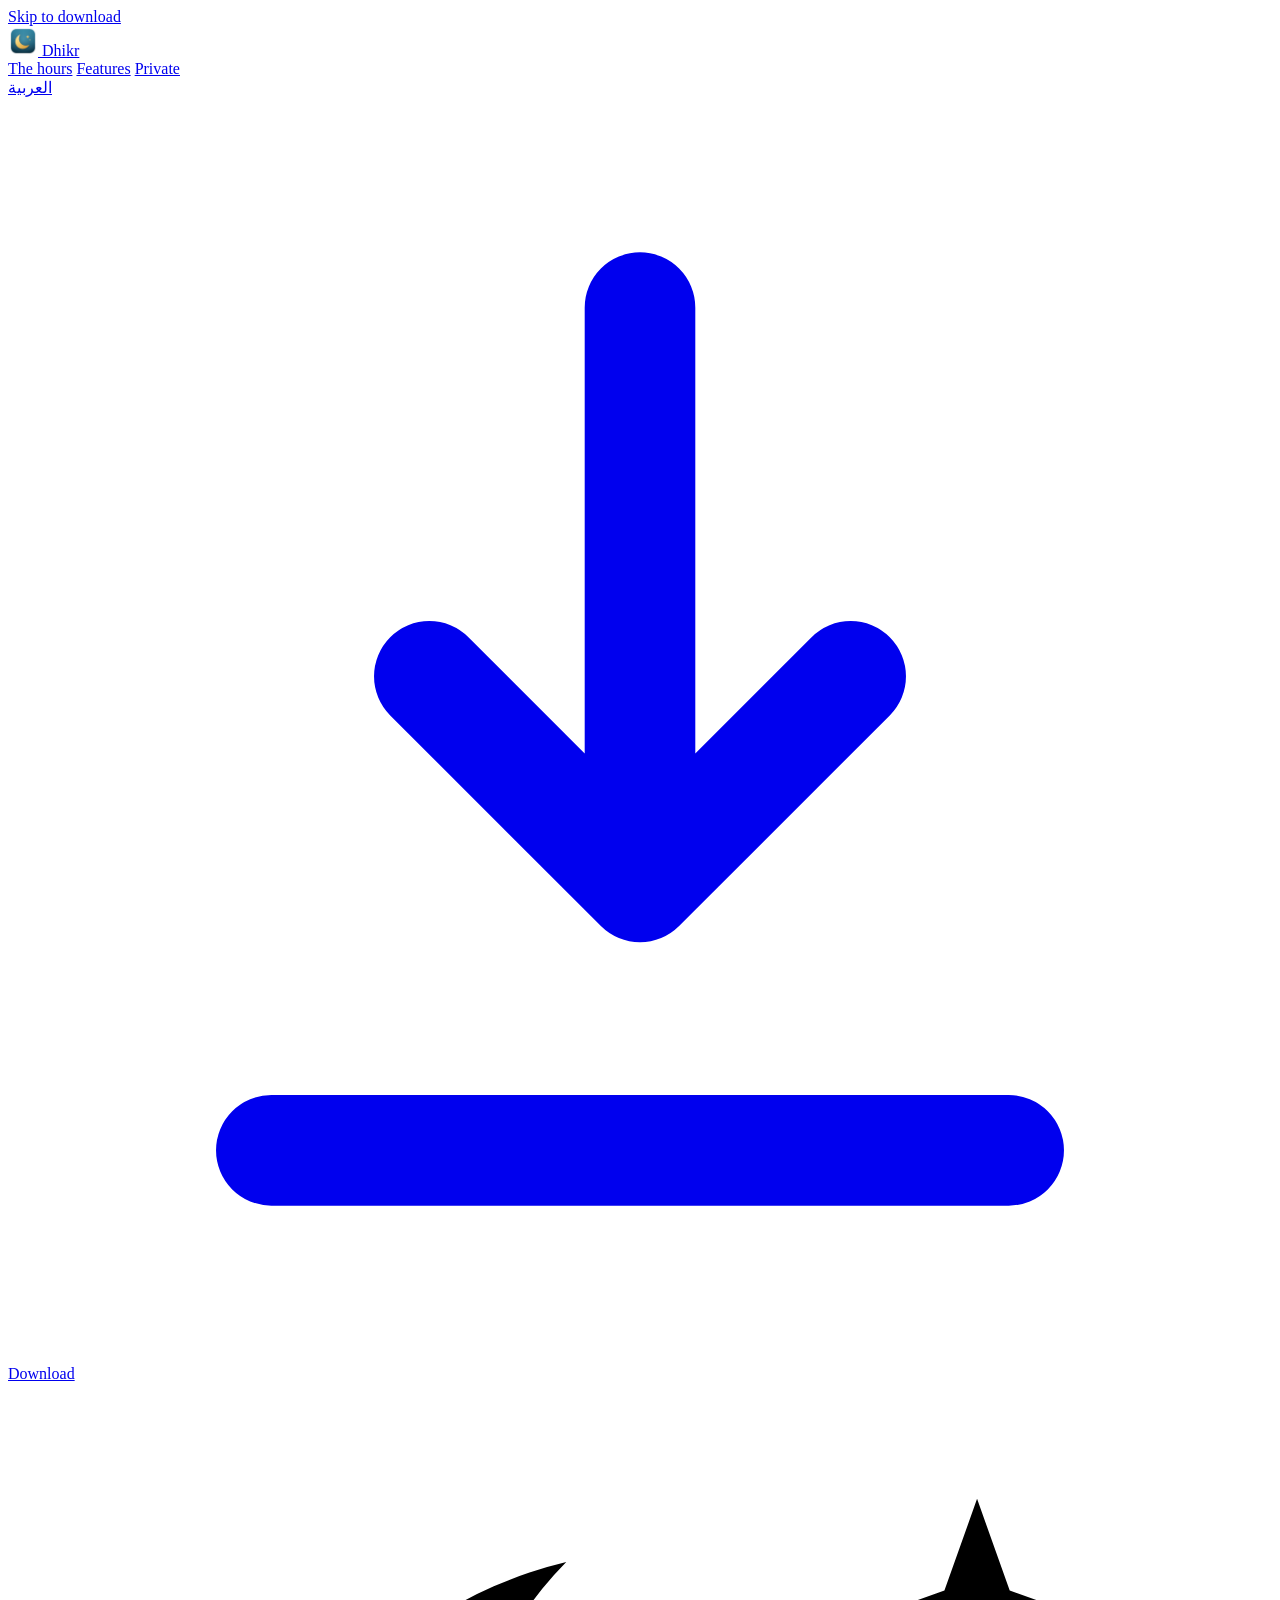
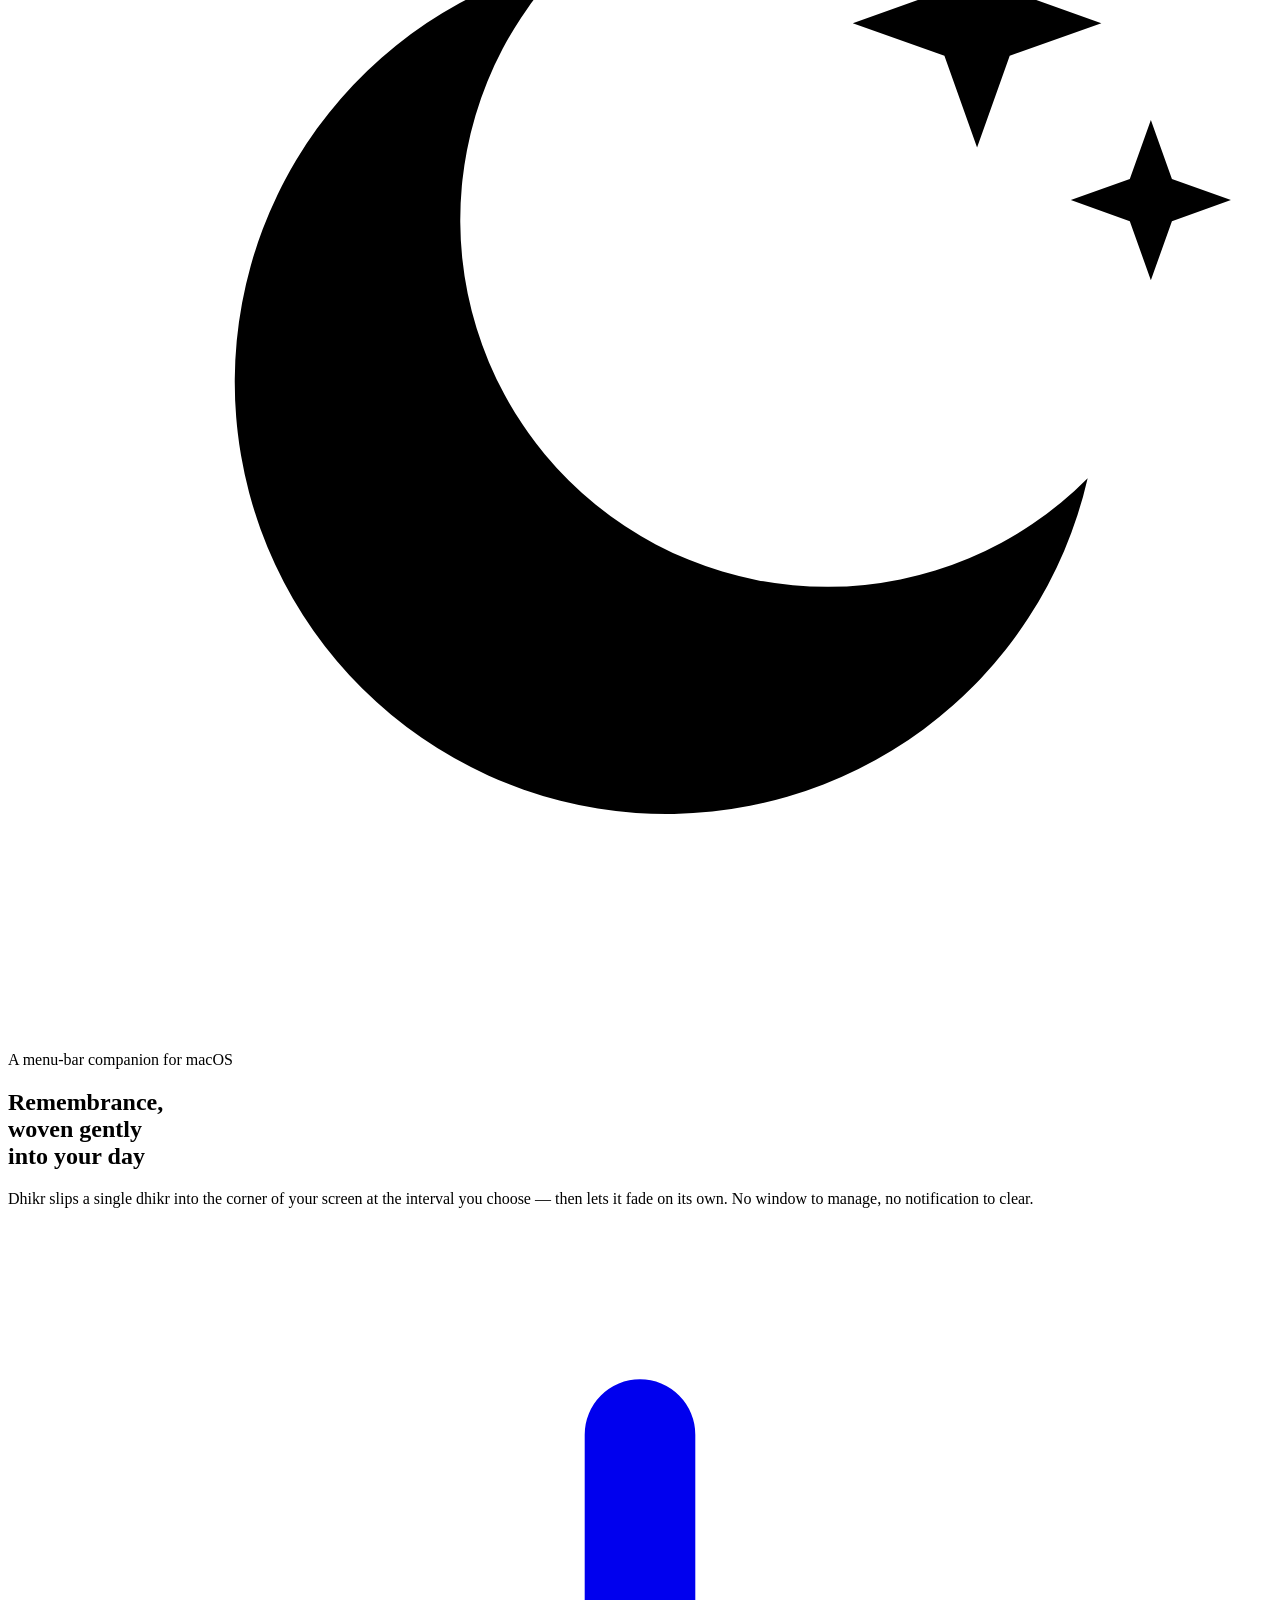
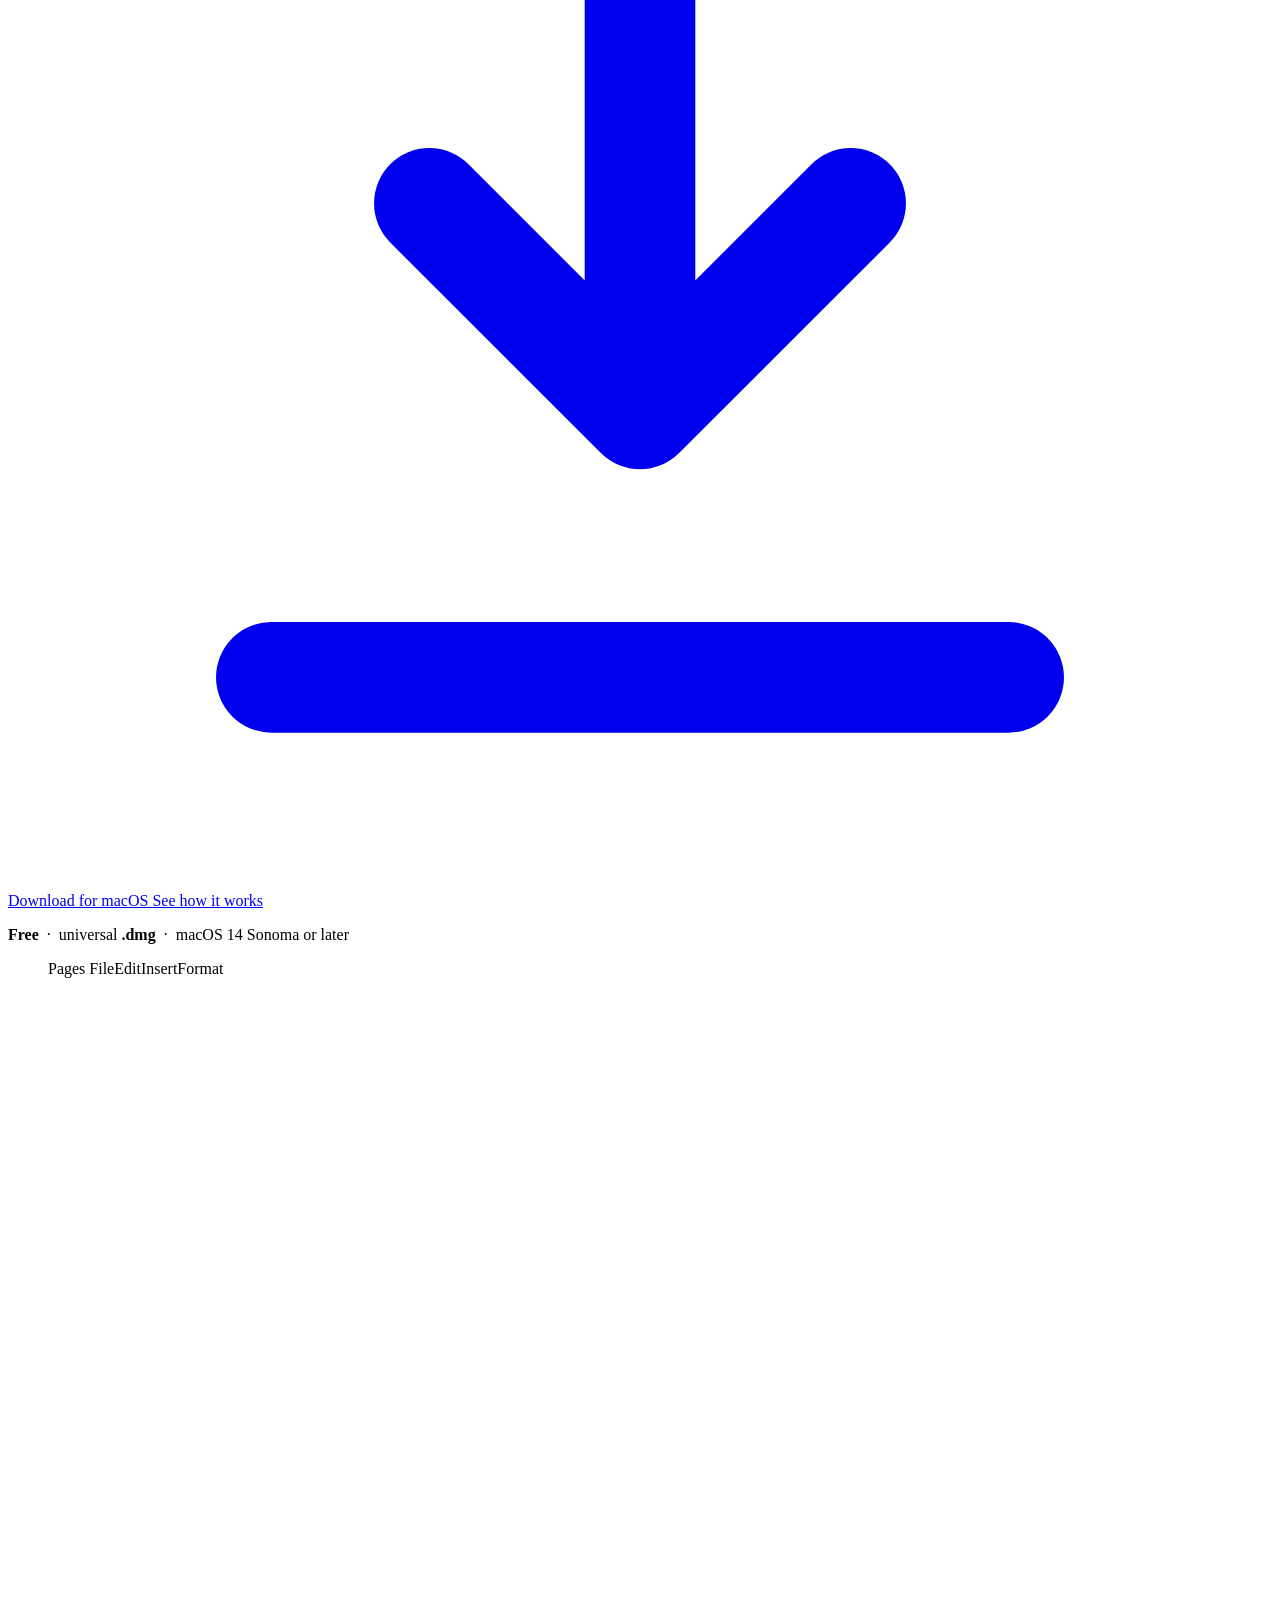
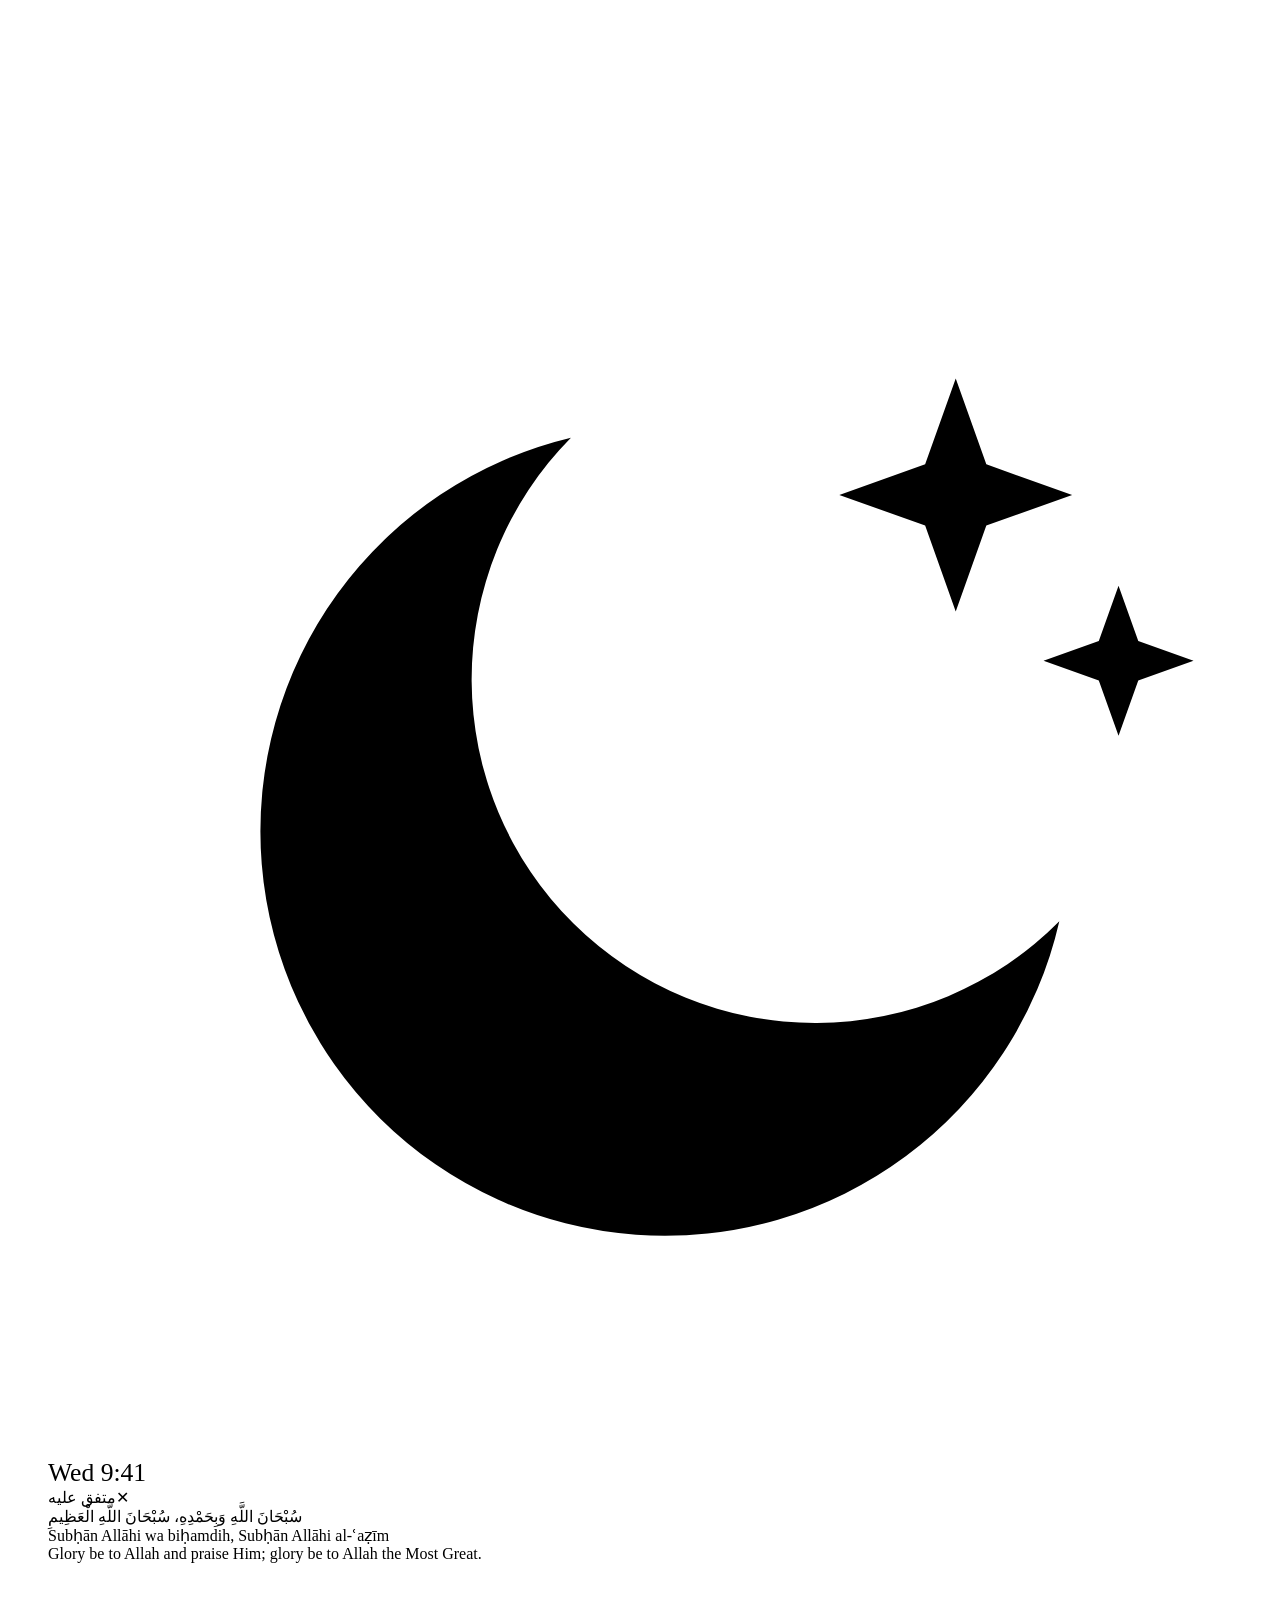
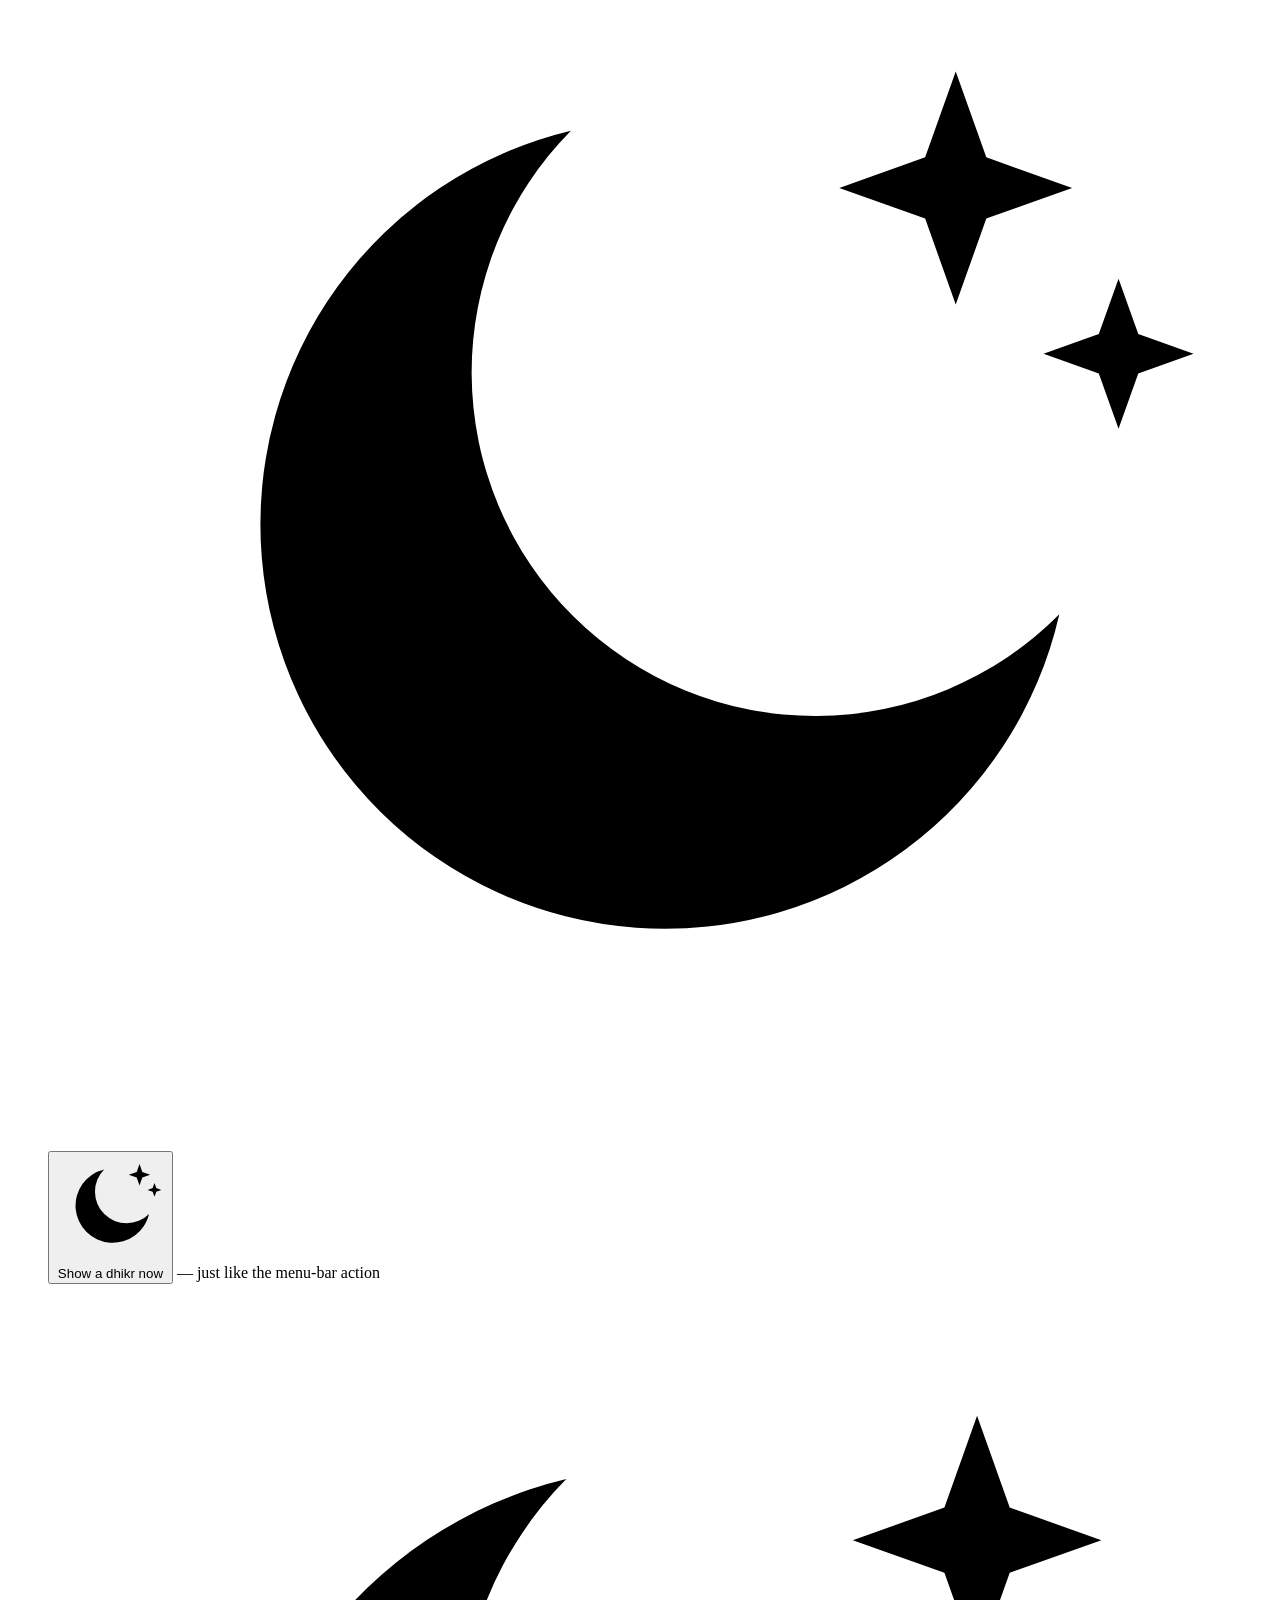
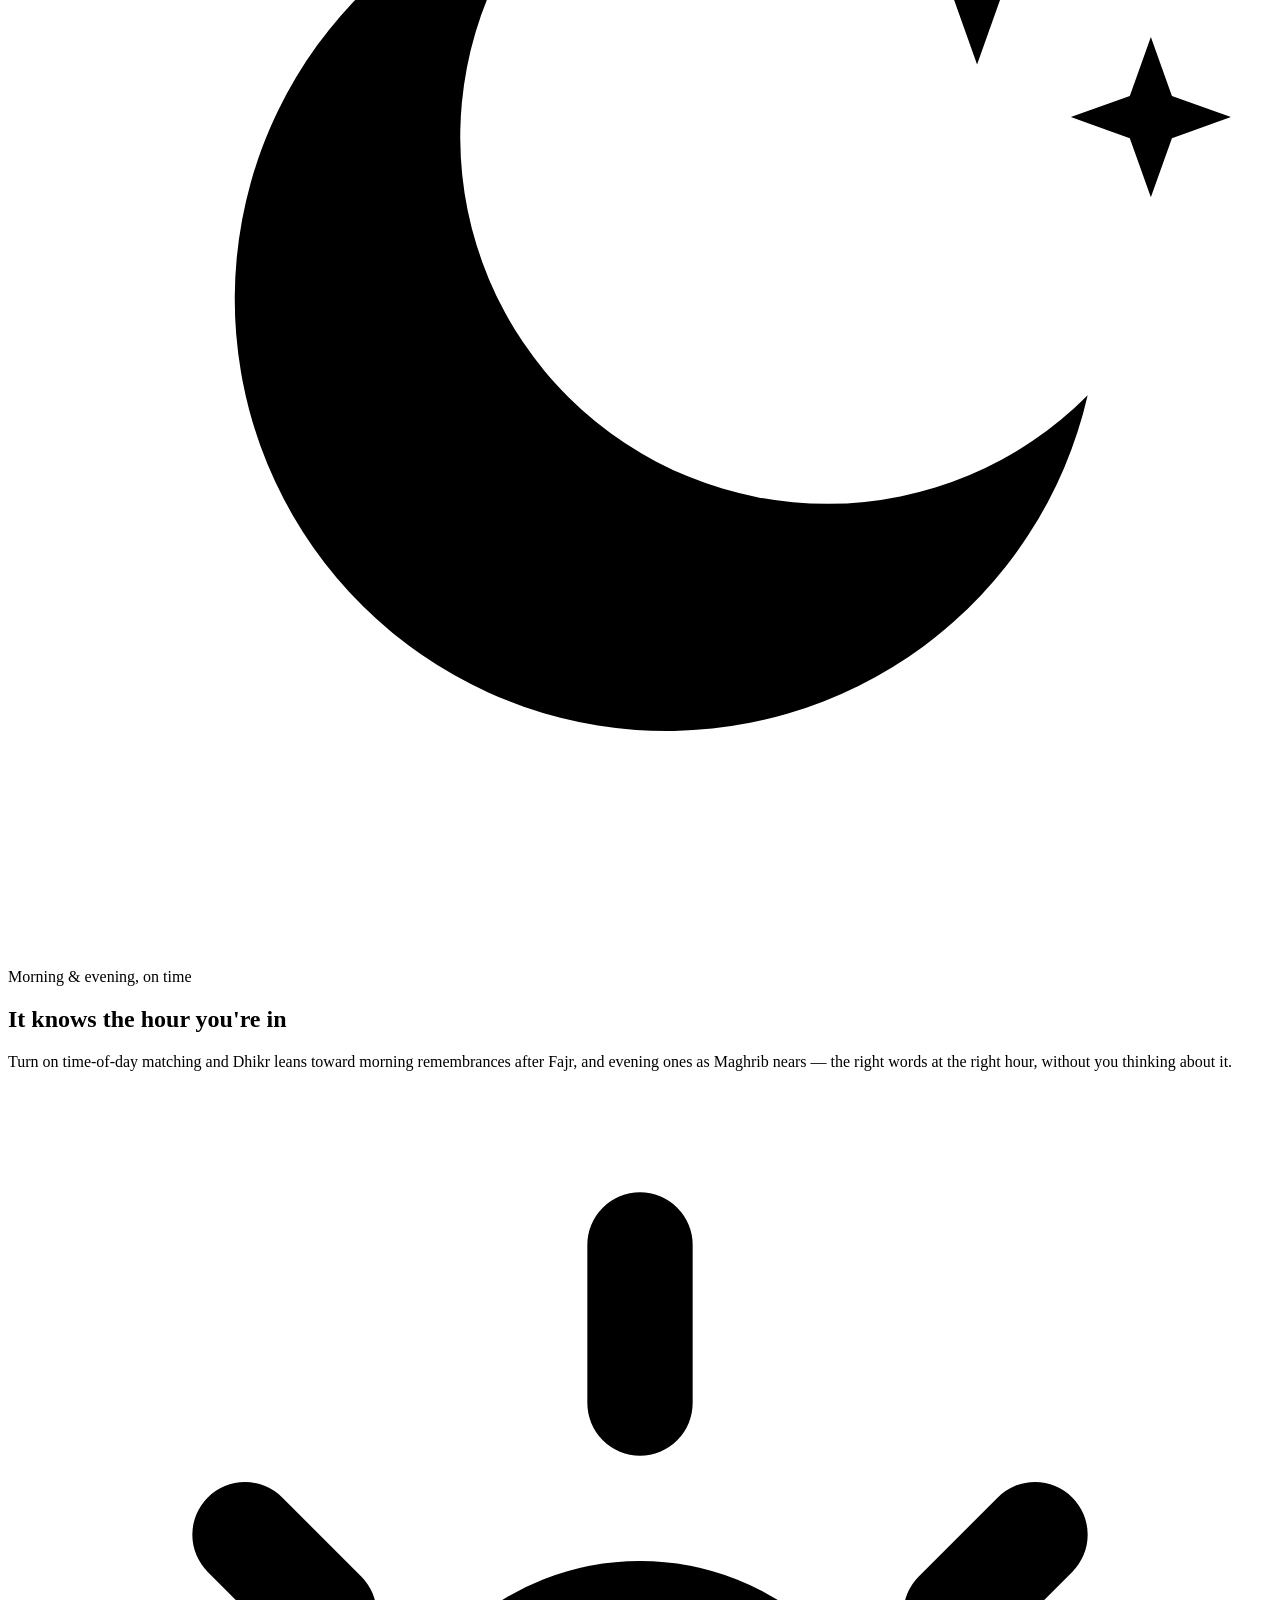
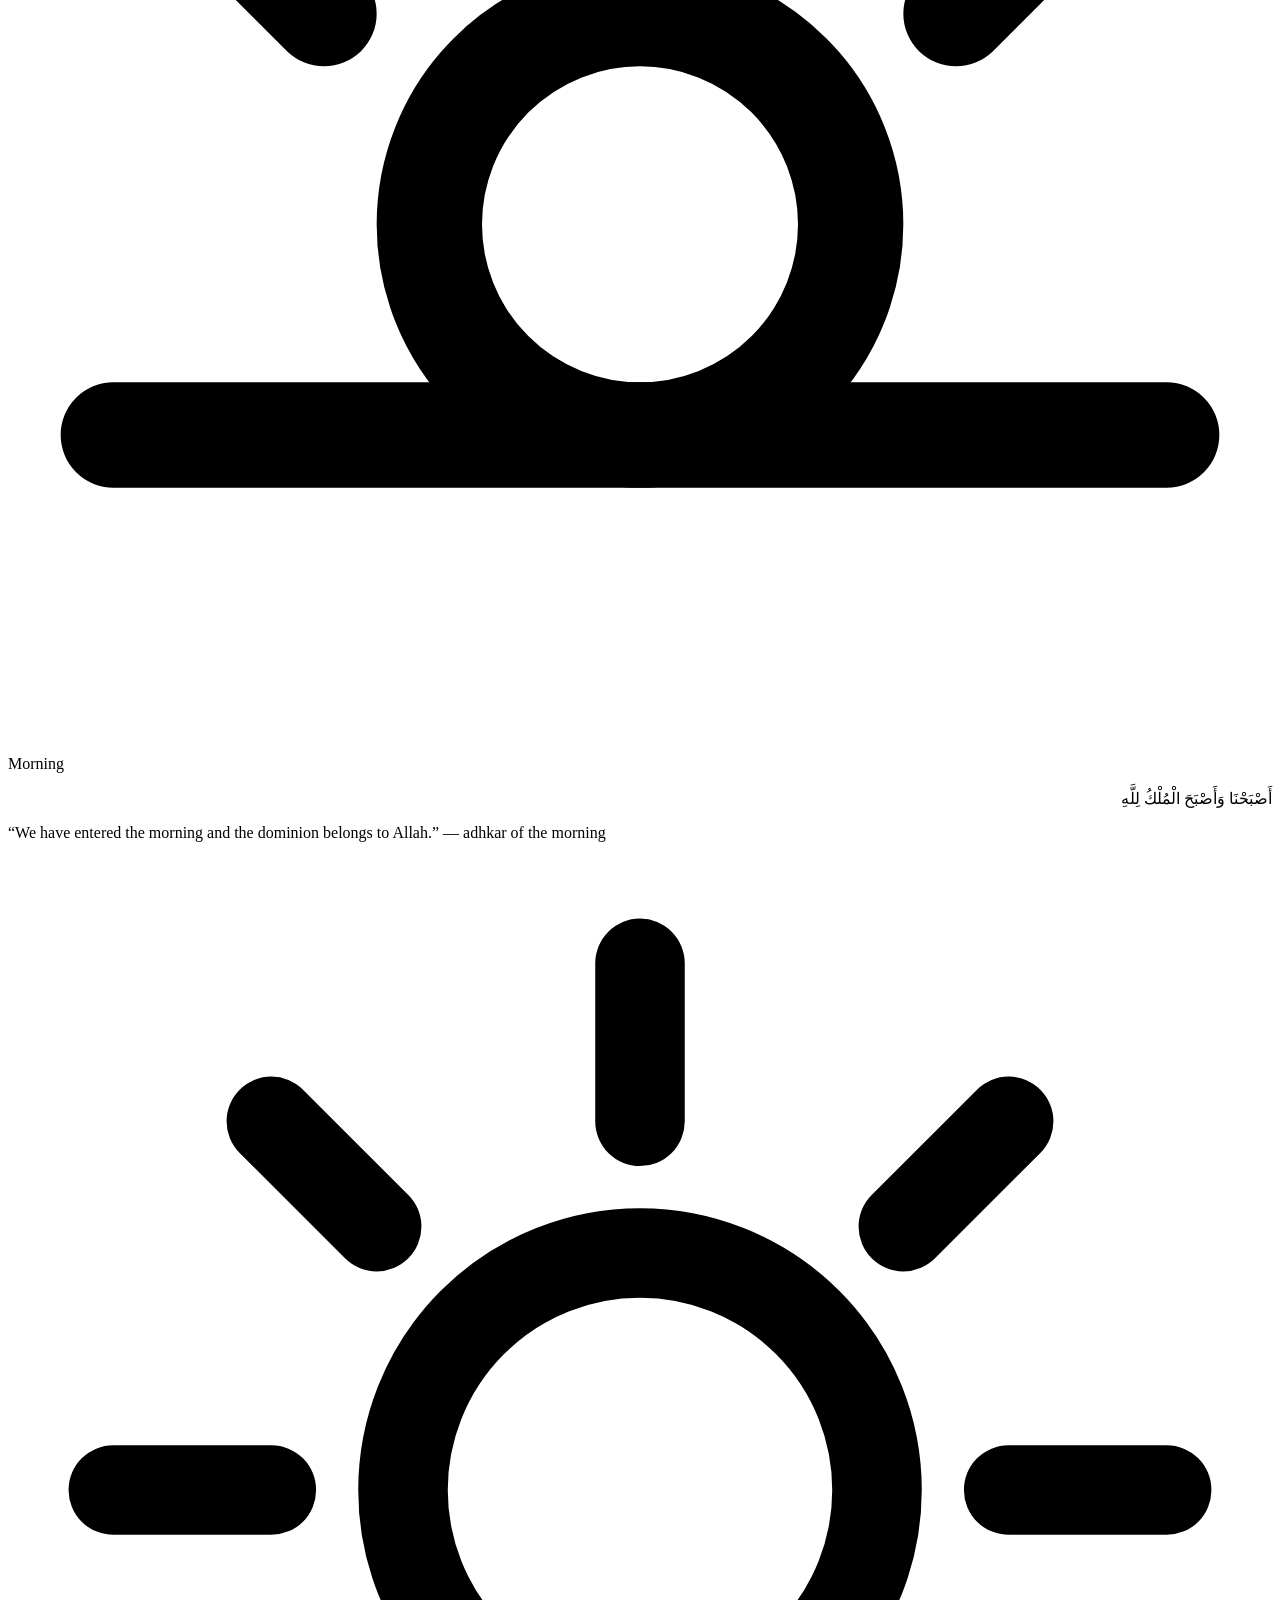
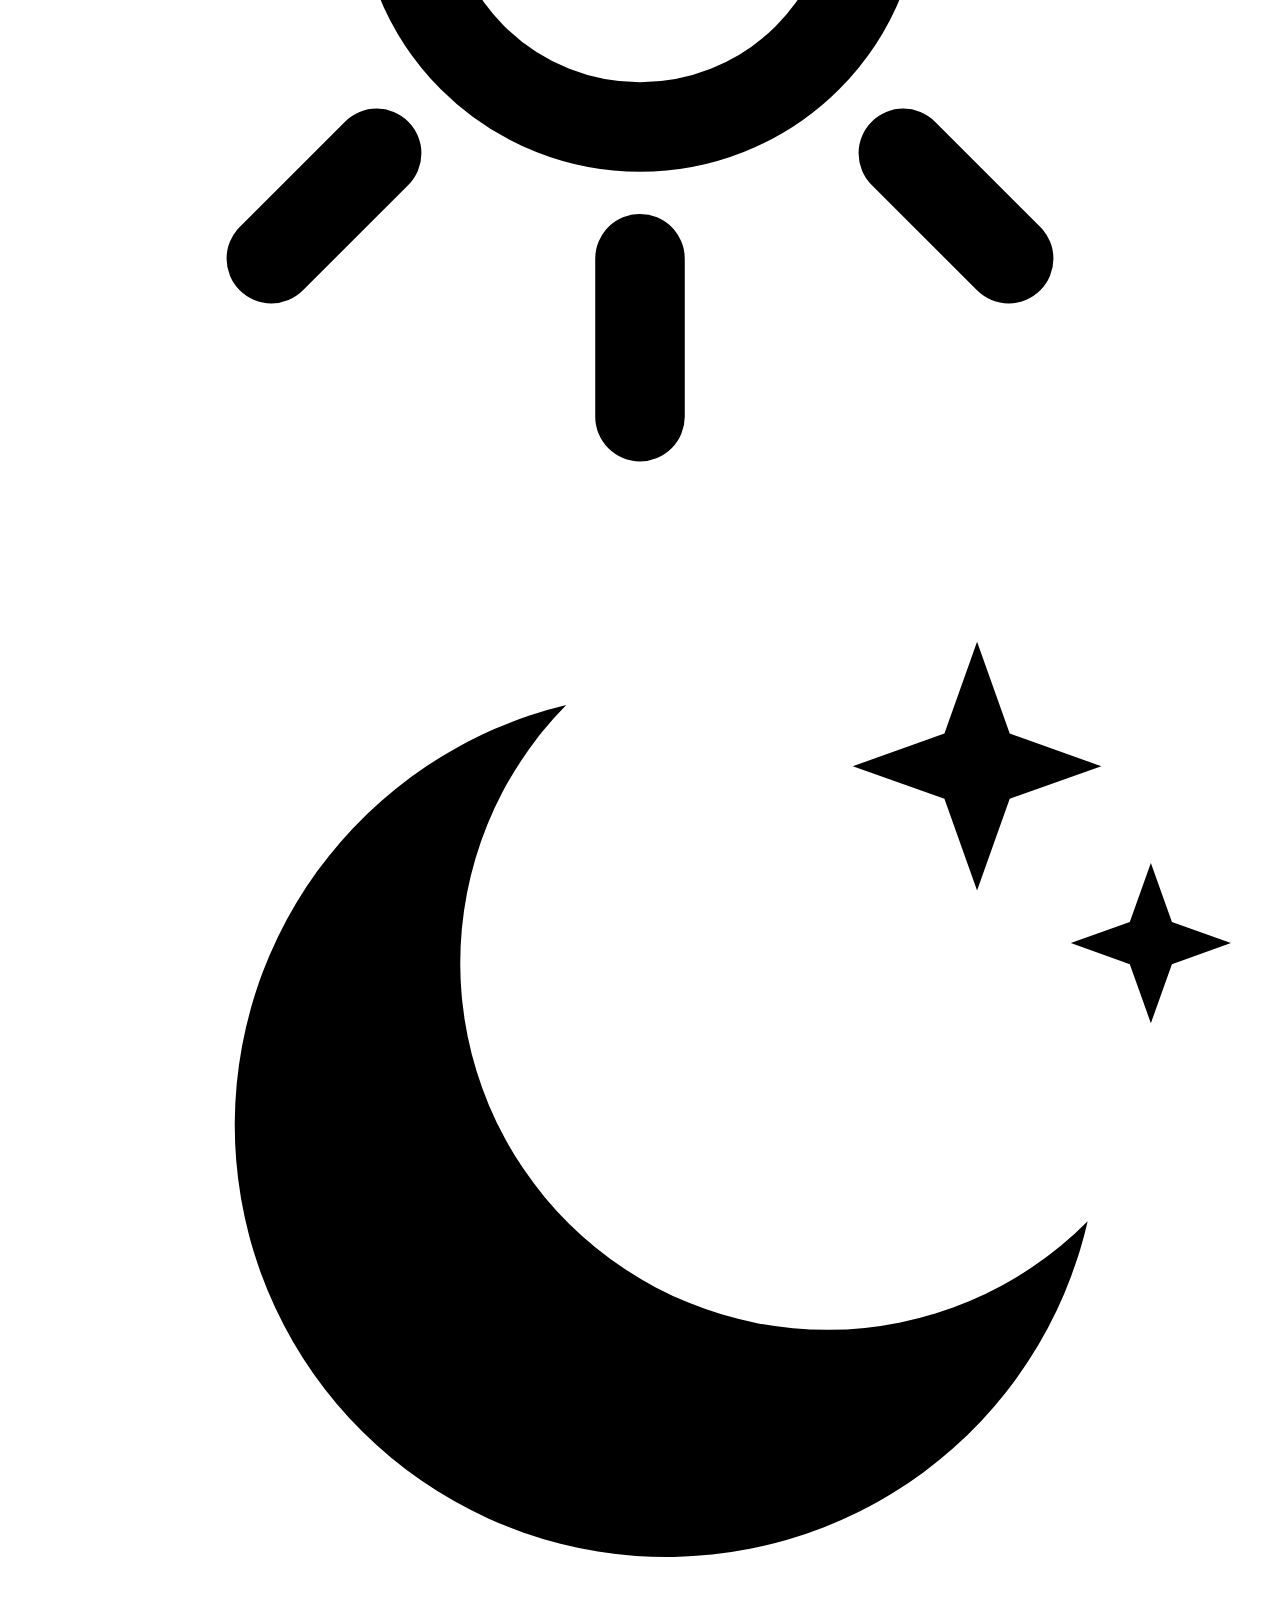
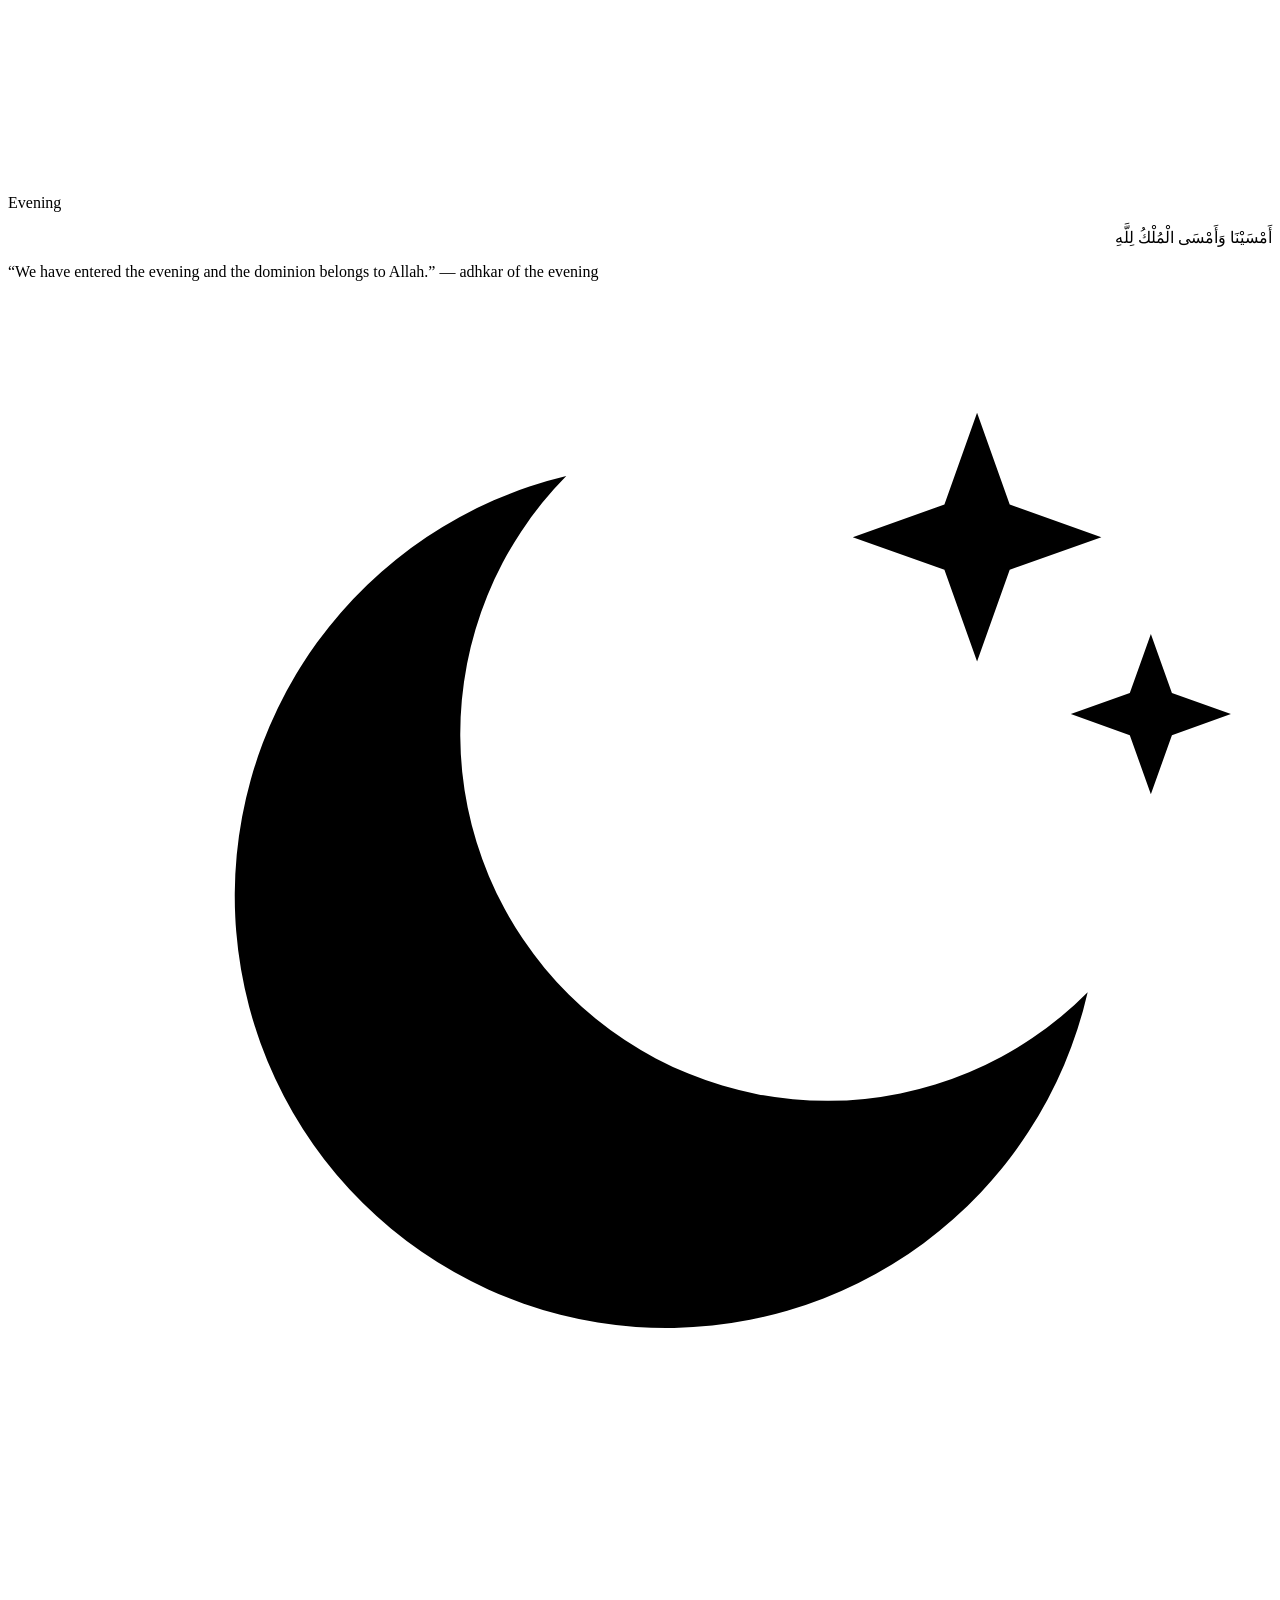
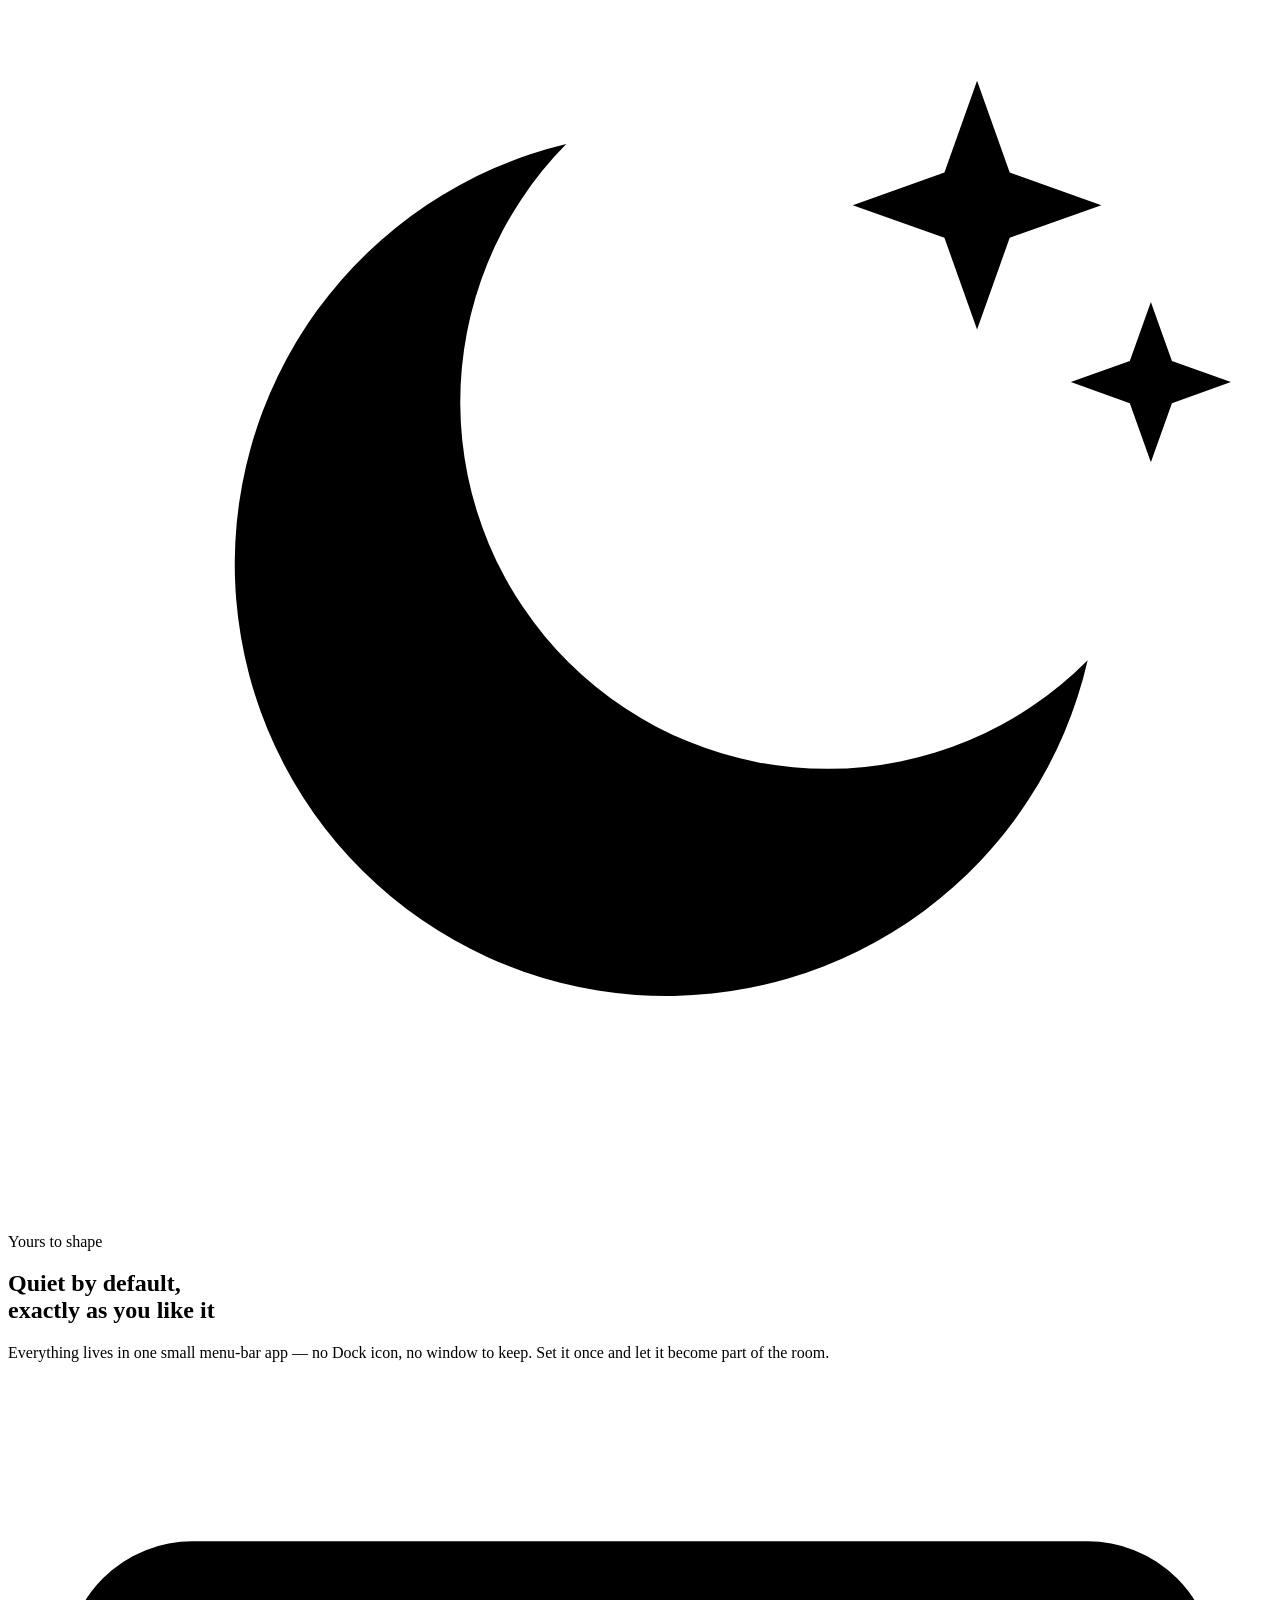
==== docs/index.html @ 527ab320 "Add Dhikr landing page and wire .dmg download Self-contained marketing page at docs/index.html (serv" ====
<!doctype html>
<html lang="en">
<head>
<meta charset="utf-8">
<meta name="viewport" content="width=device-width, initial-scale=1">
<title>Dhikr — Remembrance, woven gently into your day</title>
<meta name="description" content="A macOS menu-bar companion that slips a single dhikr into the corner of your screen at the interval you choose, then lets it fade. Private, offline, and free.">
<meta name="theme-color" content="#061420">
<link rel="icon" href="assets/favicon.png" type="image/png">
<link rel="apple-touch-icon" href="assets/icon-256.png">

<!-- language alternates -->
<link rel="alternate" hreflang="en" href="index.html">
<link rel="alternate" hreflang="ar" href="ar.html">
<link rel="alternate" hreflang="x-default" href="index.html">

<!-- Open Graph -->
<meta property="og:title" content="Dhikr — Remembrance, woven gently into your day">
<meta property="og:description" content="A gentle menu-bar adhkar companion for macOS. Private, offline, free.">
<meta property="og:type" content="website">
<meta property="og:image" content="assets/01-hero.jpg">

<link rel="preconnect" href="https://fonts.googleapis.com">
<link rel="preconnect" href="https://fonts.gstatic.com" crossorigin>
<link href="https://fonts.googleapis.com/css2?family=Amiri:ital,wght@0,400;0,700;1,400&family=Fraunces:ital,opsz,wght@0,9..144,400;0,9..144,500;0,9..144,600;0,9..144,700;1,9..144,400;1,9..144,500&display=swap" rel="stylesheet">
<link rel="stylesheet" href="assets/site.css">
</head>
<body>
<a class="skip" href="#download">Skip to download</a>

<!-- reusable crescent glyph (moon + 2 stars) -->
<svg width="0" height="0" style="position:absolute" aria-hidden="true"><defs>
  <g id="moon">
    <path d="M20.5 13.2A8.2 8.2 0 1 1 10.6 3.4 6.6 6.6 0 0 0 20.5 13.2Z" fill="currentColor"/>
    <path d="M18.4 2.2l.62 1.74 1.74.62-1.74.62-.62 1.74-.62-1.74-1.74-.62 1.74-.62z" fill="currentColor"/>
    <path d="M21.7 6.4l.4 1.12 1.12.4-1.12.4-.4 1.12-.4-1.12-1.12-.4 1.12-.4z" fill="currentColor"/>
  </g>
</defs></svg>

<!-- ================================================================ NAV -->
<header class="nav" id="nav">
  <div class="wrap row">
    <a class="brand" href="#top" aria-label="Dhikr, home">
      <img class="mk" src="assets/icon.png" alt="" width="30" height="30">
      Dhikr
    </a>
    <nav class="links" aria-label="Primary">
      <a href="#hours">The hours</a>
      <a href="#features">Features</a>
      <a href="#private">Private</a>
    </nav>
    <a class="lang" href="ar.html" hreflang="ar" lang="ar" aria-label="التبديل إلى العربية">العربية</a>
    <a class="btn btn-gold dl" href="https://github.com/haithamassoli/azkari-mac-app/releases/latest/download/Dhikr.dmg" download>
      <svg viewBox="0 0 24 24" fill="none" stroke="currentColor" stroke-width="2.1" stroke-linecap="round" stroke-linejoin="round" aria-hidden="true"><path d="M12 4v11m0 0 4-4m-4 4-4-4M5 20h14"/></svg>
      Download
    </a>
  </div>
</header>

<div class="sky" aria-hidden="true"></div>
<div class="stars" aria-hidden="true"></div>

<main id="top">
<!-- =============================================================== HERO -->
<section class="hero" aria-labelledby="h1">
  <div class="wrap grid">
    <div class="txt">
      <span class="eyebrow"><svg viewBox="0 0 24 24" aria-hidden="true"><use href="#moon"/></svg>A menu-bar companion for macOS</span>
      <h1 class="serif" id="h1">Remembrance,<br>woven <span class="em">gently</span><br>into your day</h1>
      <p class="lede">Dhikr slips a single dhikr into the corner of your screen at the interval you choose — then lets it fade on its own. No window to manage, no notification to clear.</p>
      <div class="cta">
        <a class="btn btn-gold btn-lg" href="https://github.com/haithamassoli/azkari-mac-app/releases/latest/download/Dhikr.dmg" download>
          <svg viewBox="0 0 24 24" fill="none" stroke="currentColor" stroke-width="2.1" stroke-linecap="round" stroke-linejoin="round" aria-hidden="true"><path d="M12 4v11m0 0 4-4m-4 4-4-4M5 20h14"/></svg>
          Download for macOS
        </a>
        <a class="btn btn-ghost" href="#features">See how it works</a>
      </div>
      <p class="fine"><b>Free</b> &nbsp;·&nbsp; universal <b>.dmg</b> &nbsp;·&nbsp; macOS 14 Sonoma or later</p>
    </div>

    <div>
      <figure class="demo" aria-label="A live preview: Dhikr fading a remembrance into the corner of a Mac desktop">
        <div class="glowpad" aria-hidden="true"></div>
        <div class="mac" dir="ltr" aria-hidden="true">
          <div class="moonglow"></div>
          <div class="mbar">
            <span class="app">Pages</span>
            <span class="mn"><span>File</span><span>Edit</span><span>Insert</span><span>Format</span></span>
            <span class="rt">
              <svg viewBox="0 0 24 18" fill="none" stroke="#fff" stroke-width="2" stroke-linecap="round"><path d="M2 5a15 15 0 0 1 20 0"/><path d="M5.5 9a10 10 0 0 1 13 0"/><path d="M9 12.6a5 5 0 0 1 6 0"/><circle cx="12" cy="15.4" r="1.3" fill="#fff" stroke="none"/></svg>
              <span class="micon"><svg viewBox="0 0 24 24"><use href="#moon"/></svg></span>
              <span style="font-size:2cqw;font-weight:500">Wed 9:41</span>
            </span>
          </div>
          <div class="tcard" id="tcard">
            <div class="hd"><span class="src" id="t-src"></span><span class="x">✕</span></div>
            <div class="ar" id="t-ar"></div>
            <div class="tl" id="t-tl"></div>
            <div class="en" id="t-en"></div>
          </div>
          <div class="dock">
            <i style="background:linear-gradient(150deg,#5ac8fa,#0a84ff)"></i>
            <i style="background:linear-gradient(150deg,#ff9f0a,#ff375f)"></i>
            <i style="background:linear-gradient(150deg,#30d158,#248a3d)"></i>
            <i style="background:linear-gradient(150deg,#bf5af2,#5e5ce6)"></i>
            <i class="moon"><svg viewBox="0 0 24 24"><use href="#moon"/></svg></i>
          </div>
        </div>
        <figcaption class="summon">
          <button id="summon" type="button">
            <svg viewBox="0 0 24 24" aria-hidden="true"><use href="#moon"/></svg>
            Show a dhikr now
          </button>
          <span class="hint">— just like the menu-bar action</span>
        </figcaption>
      </figure>
    </div>
  </div>
</section>

<!-- ====================================================== THE HOURS -->
<section class="band" id="hours" aria-labelledby="hours-h">
  <div class="wrap">
    <div class="head reveal">
      <span class="eyebrow"><svg viewBox="0 0 24 24" aria-hidden="true"><use href="#moon"/></svg>Morning &amp; evening, on time</span>
      <h2 class="serif" id="hours-h">It knows the hour <span class="em">you're</span> in</h2>
      <p>Turn on time-of-day matching and Dhikr leans toward morning remembrances after Fajr, and evening ones as Maghrib nears — the right words at the right hour, without you thinking about it.</p>
    </div>
    <div class="hours">
      <div class="hour dawn reveal">
        <span class="tag"><svg viewBox="0 0 24 24" fill="none" stroke="currentColor" stroke-width="2" stroke-linecap="round" aria-hidden="true"><circle cx="12" cy="14" r="4"/><path d="M12 3v3M4.5 8.5 6 10M19.5 8.5 18 10M2 18h20"/></svg>Morning</span>
        <p class="ar" dir="rtl" lang="ar">أَصْبَحْنَا وَأَصْبَحَ الْمُلْكُ لِلَّهِ</p>
        <p class="en">“We have entered the morning and the dominion belongs to Allah.” <span style="color:var(--ink-52)">— adhkar of the morning</span></p>
        <svg class="glyph" viewBox="0 0 24 24" fill="none" stroke="currentColor" stroke-width="1.7" stroke-linecap="round" aria-hidden="true"><circle cx="12" cy="12" r="4.5"/><path d="M12 2v3M12 19v3M2 12h3M19 12h3M5 5l2 2M17 17l2 2M19 5l-2 2M7 17l-2 2"/></svg>
      </div>
      <div class="hour dusk reveal">
        <span class="tag"><svg viewBox="0 0 24 24" aria-hidden="true"><use href="#moon"/></svg>Evening</span>
        <p class="ar" dir="rtl" lang="ar">أَمْسَيْنَا وَأَمْسَى الْمُلْكُ لِلَّهِ</p>
        <p class="en">“We have entered the evening and the dominion belongs to Allah.” <span style="color:var(--ink-52)">— adhkar of the evening</span></p>
        <svg class="glyph" viewBox="0 0 24 24" aria-hidden="true"><use href="#moon"/></svg>
      </div>
    </div>
  </div>
</section>

<!-- ====================================================== FEATURES -->
<section class="band" id="features" aria-labelledby="feat-h">
  <div class="wrap">
    <div class="head reveal">
      <span class="eyebrow"><svg viewBox="0 0 24 24" aria-hidden="true"><use href="#moon"/></svg>Yours to shape</span>
      <h2 class="serif" id="feat-h">Quiet by default,<br>exactly as you like it</h2>
      <p>Everything lives in one small menu-bar app — no Dock icon, no window to keep. Set it once and let it become part of the room.</p>
    </div>

    <div class="bento">
      <!-- menu bar -->
      <article class="cell c-wide c-tall reveal">
        <div class="ic"><svg viewBox="0 0 24 24" fill="none" stroke="currentColor" stroke-width="1.8" aria-hidden="true"><rect x="2" y="4" width="20" height="4" rx="1.5"/><path d="M17 6h.01"/><rect x="2" y="11" width="20" height="9" rx="2"/></svg></div>
        <h3>Lives in the menu bar</h3>
        <p>A crescent sits quietly beside the clock. Show one now, pause reminders when you need silence, or open settings — no Dock icon, nothing to manage.</p>
        <div class="shot"><img src="assets/app-menubar.png" alt="Dhikr's menu-bar dropdown: Show a Dhikr Now, Pause Reminders, Settings, Quit Dhikr" loading="lazy" width="1188" height="582"></div>
      </article>

      <!-- tasbeeh interactive -->
      <article class="cell c-span2 tasbeeh reveal" aria-labelledby="tas-h">
        <div class="ic" style="margin-inline:auto"><svg viewBox="0 0 24 24" fill="none" stroke="currentColor" stroke-width="1.8" aria-hidden="true"><circle cx="6" cy="7" r="2.4"/><circle cx="12" cy="5.4" r="2.4"/><circle cx="18" cy="7" r="2.4"/><path d="M4 12c2 5 4 7 8 7s6-2 8-7"/></svg></div>
        <h3 id="tas-h" style="margin-bottom:.3rem">Count your tasbeeh</h3>
        <p class="ar" dir="rtl" lang="ar">سُبْحَانَ اللَّهِ</p>
        <div class="cnt"><span id="tcount">0</span> <small>/ 33</small></div>
        <div class="beadbar"><i id="tbar"></i></div>
        <button class="tap" id="tbtn" type="button">Tap to count</button>
        <div class="done" id="tdone" role="status" aria-live="polite"></div>
      </article>

      <!-- rhythm -->
      <article class="cell c-span3 reveal">
        <div class="ic"><svg viewBox="0 0 24 24" fill="none" stroke="currentColor" stroke-width="1.8" aria-hidden="true"><circle cx="12" cy="12" r="9"/><path d="M12 7v5l3.5 2" stroke-linecap="round"/></svg></div>
        <h3>Set your own rhythm</h3>
        <p>Every 15, 30, 60, or 120 minutes — or any interval from 1 to 240. Balanced shuffle so nothing repeats too soon, and a soft chime if you want one.</p>
        <div class="shot"><img src="assets/app-settings.png" alt="Dhikr settings: interval every 30 minutes, selection method, match time of day, launch at login" loading="lazy" width="1188" height="582"></div>
      </article>

      <!-- library -->
      <article class="cell c-span3 reveal">
        <div class="ic"><svg viewBox="0 0 24 24" fill="none" stroke="currentColor" stroke-width="1.8" aria-hidden="true"><path d="M5 4h11a2 2 0 0 1 2 2v14H7a2 2 0 0 1-2-2z"/><path d="M18 16H7a2 2 0 0 0-2 2"/></svg></div>
        <h3>Twenty adhkar, or your own</h3>
        <p>A built-in collection drawn from established tradition — each with transliteration, translation, and source. Enable what speaks to you, edit any of them, or add your own.</p>
        <div class="shot"><img src="assets/app-library.png" alt="Dhikr adhkar library with toggles, built-in counts, edit, and Add Dhikr" loading="lazy" width="1188" height="582"></div>
      </article>

      <!-- corner -->
      <article class="cell c-span2 reveal">
        <div class="ic"><svg viewBox="0 0 24 24" fill="none" stroke="currentColor" stroke-width="1.8" aria-hidden="true"><rect x="3" y="4" width="18" height="14" rx="2"/><rect x="13.5" y="6.5" width="6" height="5" rx="1.2" fill="currentColor" stroke="none" opacity=".7"/></svg></div>
        <h3>Your corner, your screen</h3>
        <p>Pick which corner it appears in, how long it lingers, the font size, and which display on a multi-monitor desk.</p>
      </article>

      <!-- login -->
      <article class="cell c-span2 reveal">
        <div class="ic"><svg viewBox="0 0 24 24" fill="none" stroke="currentColor" stroke-width="1.8" aria-hidden="true"><path d="M10 4h8a2 2 0 0 1 2 2v12a2 2 0 0 1-2 2h-8"/><path d="M13 12H3m0 0 4-4m-4 4 4 4" stroke-linecap="round" stroke-linejoin="round"/></svg></div>
        <h3>Always there at login</h3>
        <p>Launch quietly when you start your Mac. It's simply present — never asking for attention.</p>
      </article>

      <!-- authentic sourcing -->
      <article class="cell c-span2 reveal">
        <div class="ic"><svg viewBox="0 0 24 24" fill="none" stroke="currentColor" stroke-width="1.8" aria-hidden="true"><path d="M12 3 4 6v5c0 4 3.4 7.4 8 9 4.6-1.6 8-5 8-9V6z"/><path d="m8.7 11.6 2.2 2.2 4.4-4.9" stroke-linecap="round" stroke-linejoin="round"/></svg></div>
        <h3>Every dhikr keeps its source</h3>
        <p>Each remembrance carries its attribution — <span dir="rtl" lang="ar">متفق عليه</span>, Sahih Muslim, al-Bukhari — so you always know where it comes from.</p>
      </article>
    </div>
  </div>
</section>

<!-- ====================================================== PRIVACY -->
<section class="band privacy" id="private" aria-labelledby="priv-h">
  <div class="wrap">
    <div class="head center reveal">
      <span class="eyebrow" style="justify-content:center"><svg viewBox="0 0 24 24" fill="none" stroke="currentColor" stroke-width="2" aria-hidden="true"><path d="M12 3l7 3v6c0 4-3 7-7 9-4-2-7-5-7-9V6z"/></svg>Private by design</span>
      <h2 class="serif" id="priv-h">Nothing leaves your Mac</h2>
    </div>
    <div class="zeros">
      <div class="zero reveal">
        <svg viewBox="0 0 24 24" fill="none" stroke="currentColor" stroke-width="1.7" aria-hidden="true"><circle cx="12" cy="8" r="3.4"/><path d="M5.5 20a6.5 6.5 0 0 1 13 0"/></svg>
        <b>0</b><span>accounts or sign-ins</span>
      </div>
      <div class="zero reveal">
        <svg viewBox="0 0 24 24" fill="none" stroke="currentColor" stroke-width="1.7" stroke-linecap="round" aria-hidden="true"><path d="M4 12a11 11 0 0 1 16 0"/><path d="M7.4 15.4a6 6 0 0 1 9.2 0"/><circle cx="12" cy="19" r="1.1" fill="currentColor" stroke="none"/></svg>
        <b>0</b><span>network requests</span>
      </div>
      <div class="zero reveal">
        <svg viewBox="0 0 24 24" fill="none" stroke="currentColor" stroke-width="1.7" aria-hidden="true"><path d="M2.5 12S6 6 12 6s9.5 6 9.5 6-3.5 6-9.5 6-9.5-6-9.5-6z"/><circle cx="12" cy="12" r="2.6"/></svg>
        <b>0</b><span>trackers or analytics</span>
      </div>
    </div>
    <p class="note">Dhikr has no network connection at all. No data collection of any kind — your remembrances and settings stay on your device, and only your device.</p>
  </div>
</section>

<!-- ====================================================== BILINGUAL -->
<section class="band bi" aria-labelledby="bi-h">
  <div class="wrap grid">
    <div class="head reveal" style="max-width:none">
      <span class="eyebrow"><svg viewBox="0 0 24 24" aria-hidden="true"><use href="#moon"/></svg>Both directions</span>
      <h2 class="serif" id="bi-h"><span class="ar-in" dir="rtl" lang="ar">العربية</span> &amp; English</h2>
      <p>A fully right-to-left Arabic interface, or English — switch the whole app in a tap. Transliteration and translation are yours to toggle, so a card shows exactly what you want and nothing more.</p>
    </div>
    <div class="shot reveal"><img src="assets/app-bilingual.png" alt="Dhikr's settings in a fully right-to-left Arabic interface" loading="lazy" width="1188" height="582"></div>
  </div>
</section>

<!-- ====================================================== FINAL CTA -->
<section class="final" id="download">
  <div class="wrap">
    <div class="card reveal">
      <img class="moonmark" src="assets/icon.png" alt="" width="64" height="64">
      <h2 class="serif">Begin a quieter kind<br>of remembrance</h2>
      <p>Download Dhikr and let a gentle dhikr find you, corner by corner, through the day.</p>
      <a class="btn btn-gold btn-lg" href="https://github.com/haithamassoli/azkari-mac-app/releases/latest/download/Dhikr.dmg" download>
        <svg viewBox="0 0 24 24" fill="none" stroke="currentColor" stroke-width="2.1" stroke-linecap="round" stroke-linejoin="round" aria-hidden="true"><path d="M12 4v11m0 0 4-4m-4 4-4-4M5 20h14"/></svg>
        Download for macOS
      </a>
      <p class="fine">Free &nbsp;·&nbsp; universal .dmg &nbsp;·&nbsp; macOS 14 Sonoma or later &nbsp;·&nbsp; © 2026 Haitham Assoli</p>
    </div>
  </div>
</section>
</main>

<footer>
  <div class="wrap row">
    <div>
      <a class="brand" href="#top"><img class="mk" src="assets/icon.png" alt="" width="30" height="30">Dhikr</a>
      <p class="meta">A small, private companion for remembrance — made as a quiet gift. No accounts, no network, no tracking.</p>
    </div>
    <nav class="lk" aria-label="Footer">
      <a href="#features">Features</a>
      <a href="#private">Privacy</a>
      <a href="ar.html" hreflang="ar" lang="ar">العربية</a>
      <a href="https://github.com/haithamassoli/azkari-mac-app/releases/latest/download/Dhikr.dmg" download>Download</a>
    </nav>
  </div>
</footer>

<script>
(() => {
  const reduce = window.matchMedia('(prefers-reduced-motion: reduce)').matches;

  /* ---- nav glass on scroll ---- */
  const nav = document.getElementById('nav');
  const onScroll = () => nav.classList.toggle('scrolled', window.scrollY > 12);
  onScroll(); addEventListener('scroll', onScroll, {passive:true});

  /* ---- reveal on view ---- */
  const revs = document.querySelectorAll('.reveal');
  if (reduce || !('IntersectionObserver' in window)) {
    revs.forEach(el => el.classList.add('in'));
  } else {
    const io = new IntersectionObserver((es) => {
      es.forEach(e => { if (e.isIntersecting){ e.target.classList.add('in'); io.unobserve(e.target); } });
    }, {threshold:.16, rootMargin:'0px 0px -8% 0px'});
    revs.forEach(el => io.observe(el));
  }

  /* ---- hero: real adhkar fading into the corner ---- */
  const ADHKAR = [
    {src:'متفق عليه', ar:'سُبْحَانَ اللَّهِ وَبِحَمْدِهِ،\nسُبْحَانَ اللَّهِ الْعَظِيمِ',
     tl:'Subḥān Allāhi wa biḥamdih, Subḥān Allāhi al-ʿaẓīm', en:'Glory be to Allah and praise Him; glory be to Allah the Most Great.'},
    {src:'تهليل — متفق عليه', ar:'لَا إِلَٰهَ إِلَّا اللَّهُ\nوَحْدَهُ لَا شَرِيكَ لَهُ',
     tl:'Lā ilāha illā Allāh, waḥdahu lā sharīka lah', en:'There is no god but Allah alone, with no partner.'},
    {src:'أذكار الصباح — صحيح مسلم', ar:'أَصْبَحْنَا وَأَصْبَحَ\nالْمُلْكُ لِلَّهِ',
     tl:'Aṣbaḥnā wa aṣbaḥa al-mulku lillāh', en:'We have entered the morning and the dominion belongs to Allah.'},
    {src:'استغفار — صحيح مسلم', ar:'أَسْتَغْفِرُ اللَّهَ\nوَأَتُوبُ إِلَيْهِ',
     tl:'Astaghfiru Allāha wa atūbu ilayh', en:'I seek Allah’s forgiveness and turn to Him in repentance.'},
    {src:'صحيح مسلم', ar:'أَعُوذُ بِكَلِمَاتِ اللَّهِ\nالتَّامَّاتِ مِنْ شَرِّ مَا خَلَقَ',
     tl:'Aʿūdhu bikalimāti Allāhi at-tāmmāti min sharri mā khalaq', en:'I seek refuge in the perfect words of Allah from the evil of what He created.'},
  ];
  const card = document.getElementById('tcard');
  const elSrc = document.getElementById('t-src'), elAr = document.getElementById('t-ar'),
        elTl = document.getElementById('t-tl'), elEn = document.getElementById('t-en');
  let idx = -1, timer = null;

  function paint(i){
    const d = ADHKAR[i];
    elSrc.textContent = d.src; elAr.textContent = d.ar; elTl.textContent = d.tl; elEn.textContent = d.en;
  }
  function present(next){
    idx = (next ?? idx + 1) % ADHKAR.length;
    if (reduce){ paint(idx); card.classList.add('in'); return; }
    card.classList.remove('in','out');
    void card.offsetWidth;              // restart animation
    paint(idx);
    card.classList.add('in');
  }
  function cycle(){
    if (reduce) return;
    clearTimeout(timer);
    timer = setTimeout(() => {
      card.classList.remove('in'); card.classList.add('out');
      setTimeout(() => { present(); cycle(); }, 780);
    }, 5200);
  }
  present(0); cycle();

  document.getElementById('summon').addEventListener('click', () => {
    clearTimeout(timer);
    if (reduce){ present(); return; }
    card.classList.remove('in'); card.classList.add('out');
    setTimeout(() => { present(); cycle(); }, 420);
  });
  // pause the cycle when the tab is hidden
  document.addEventListener('visibilitychange', () => {
    if (document.hidden) clearTimeout(timer); else cycle();
  });

  /* ---- interactive tasbeeh counter ---- */
  const TARGET = 33;
  let n = 0;
  const cEl = document.getElementById('tcount'), bar = document.getElementById('tbar'),
        btn = document.getElementById('tbtn'), done = document.getElementById('tdone');
  btn.addEventListener('click', () => {
    n = n >= TARGET ? 0 : n + 1;
    cEl.textContent = n;
    bar.style.width = (n / TARGET * 100) + '%';
    done.textContent = n >= TARGET ? '✓ Complete — tap to begin again' : '';
  });
})();
</script>
</body>
</html>
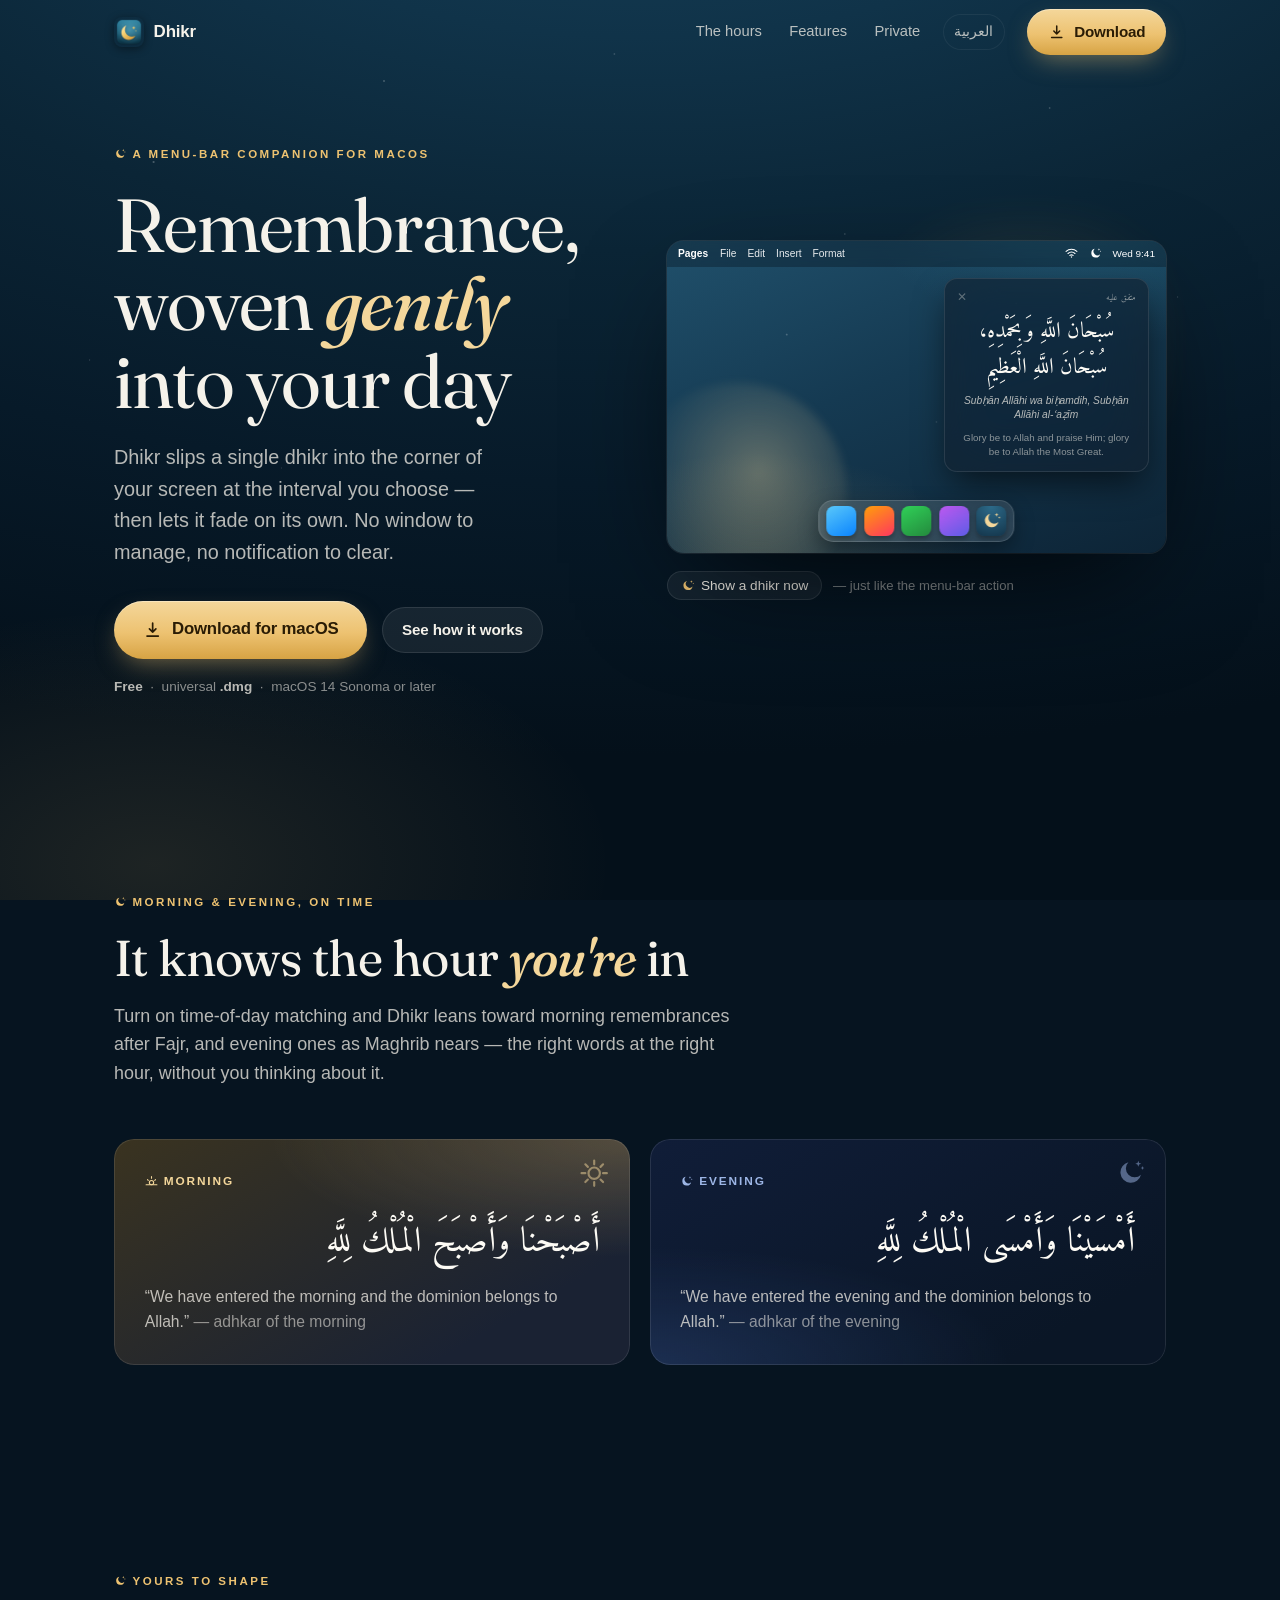
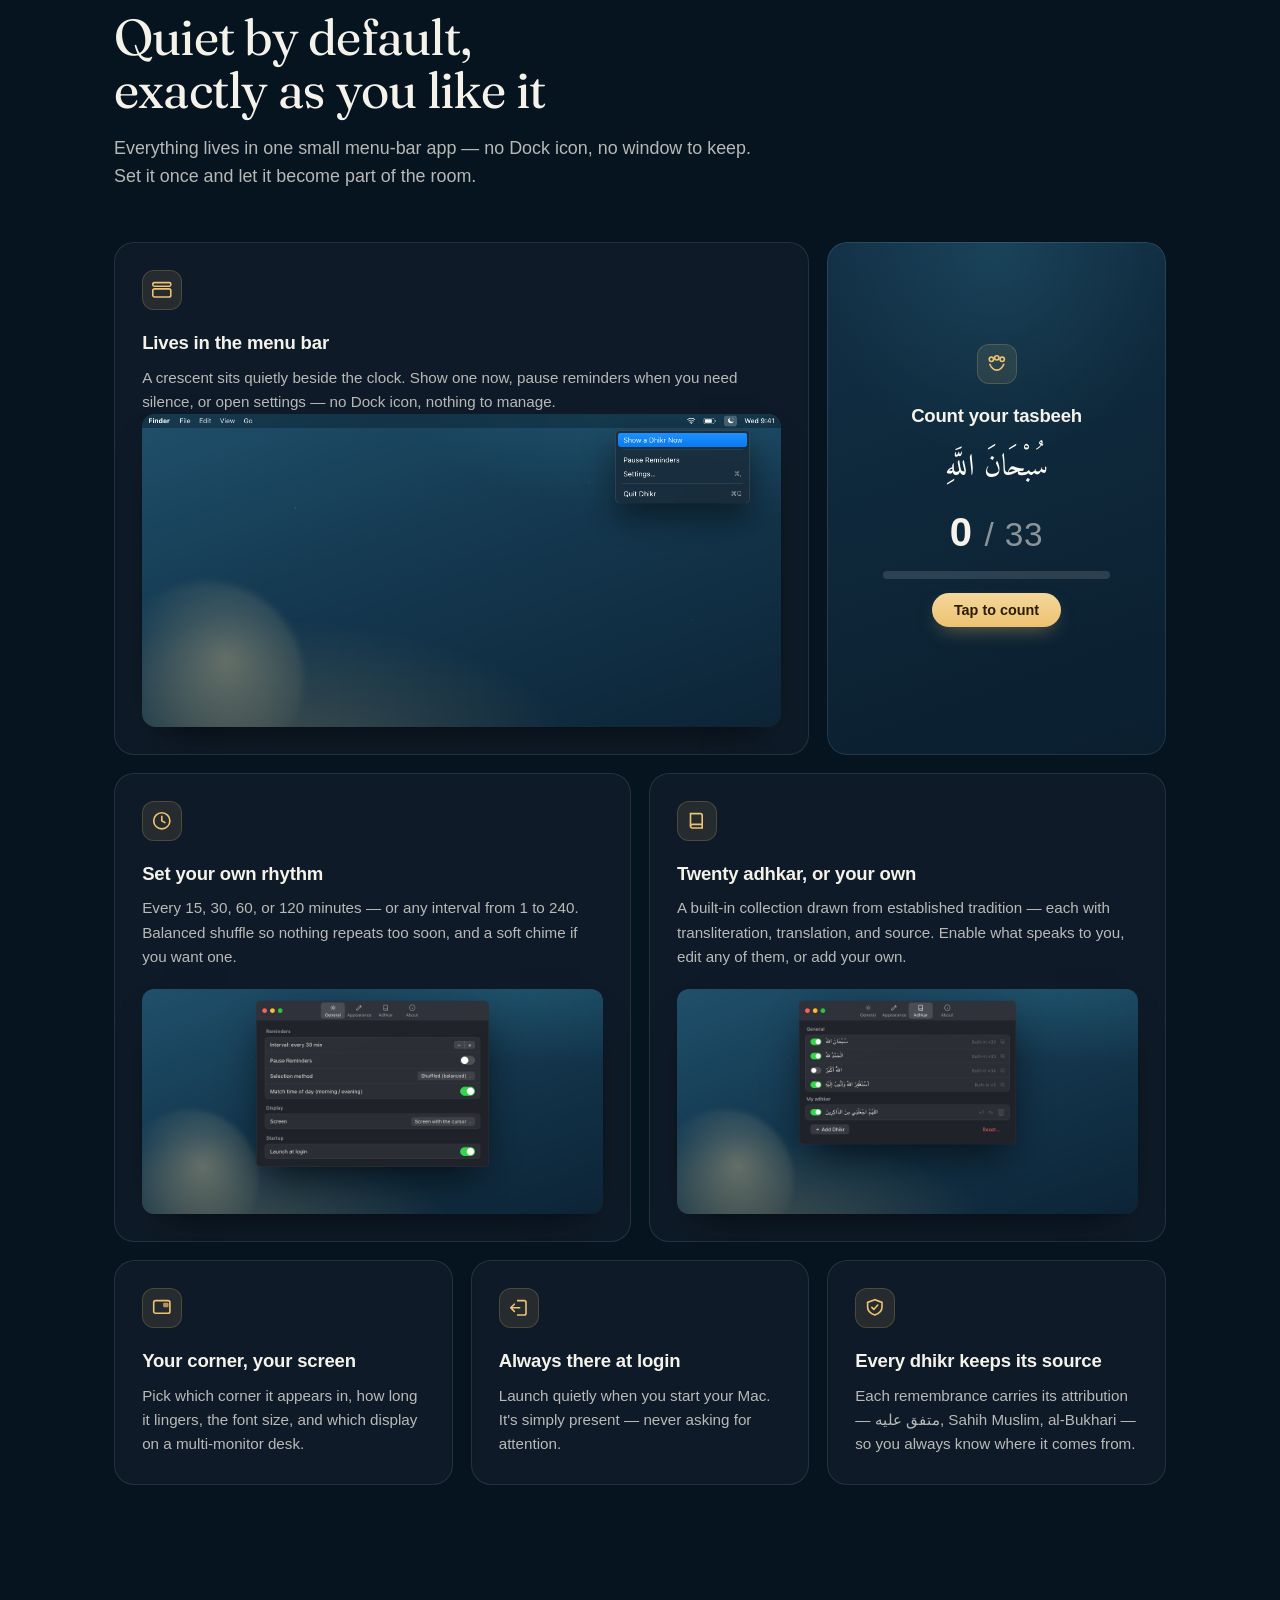
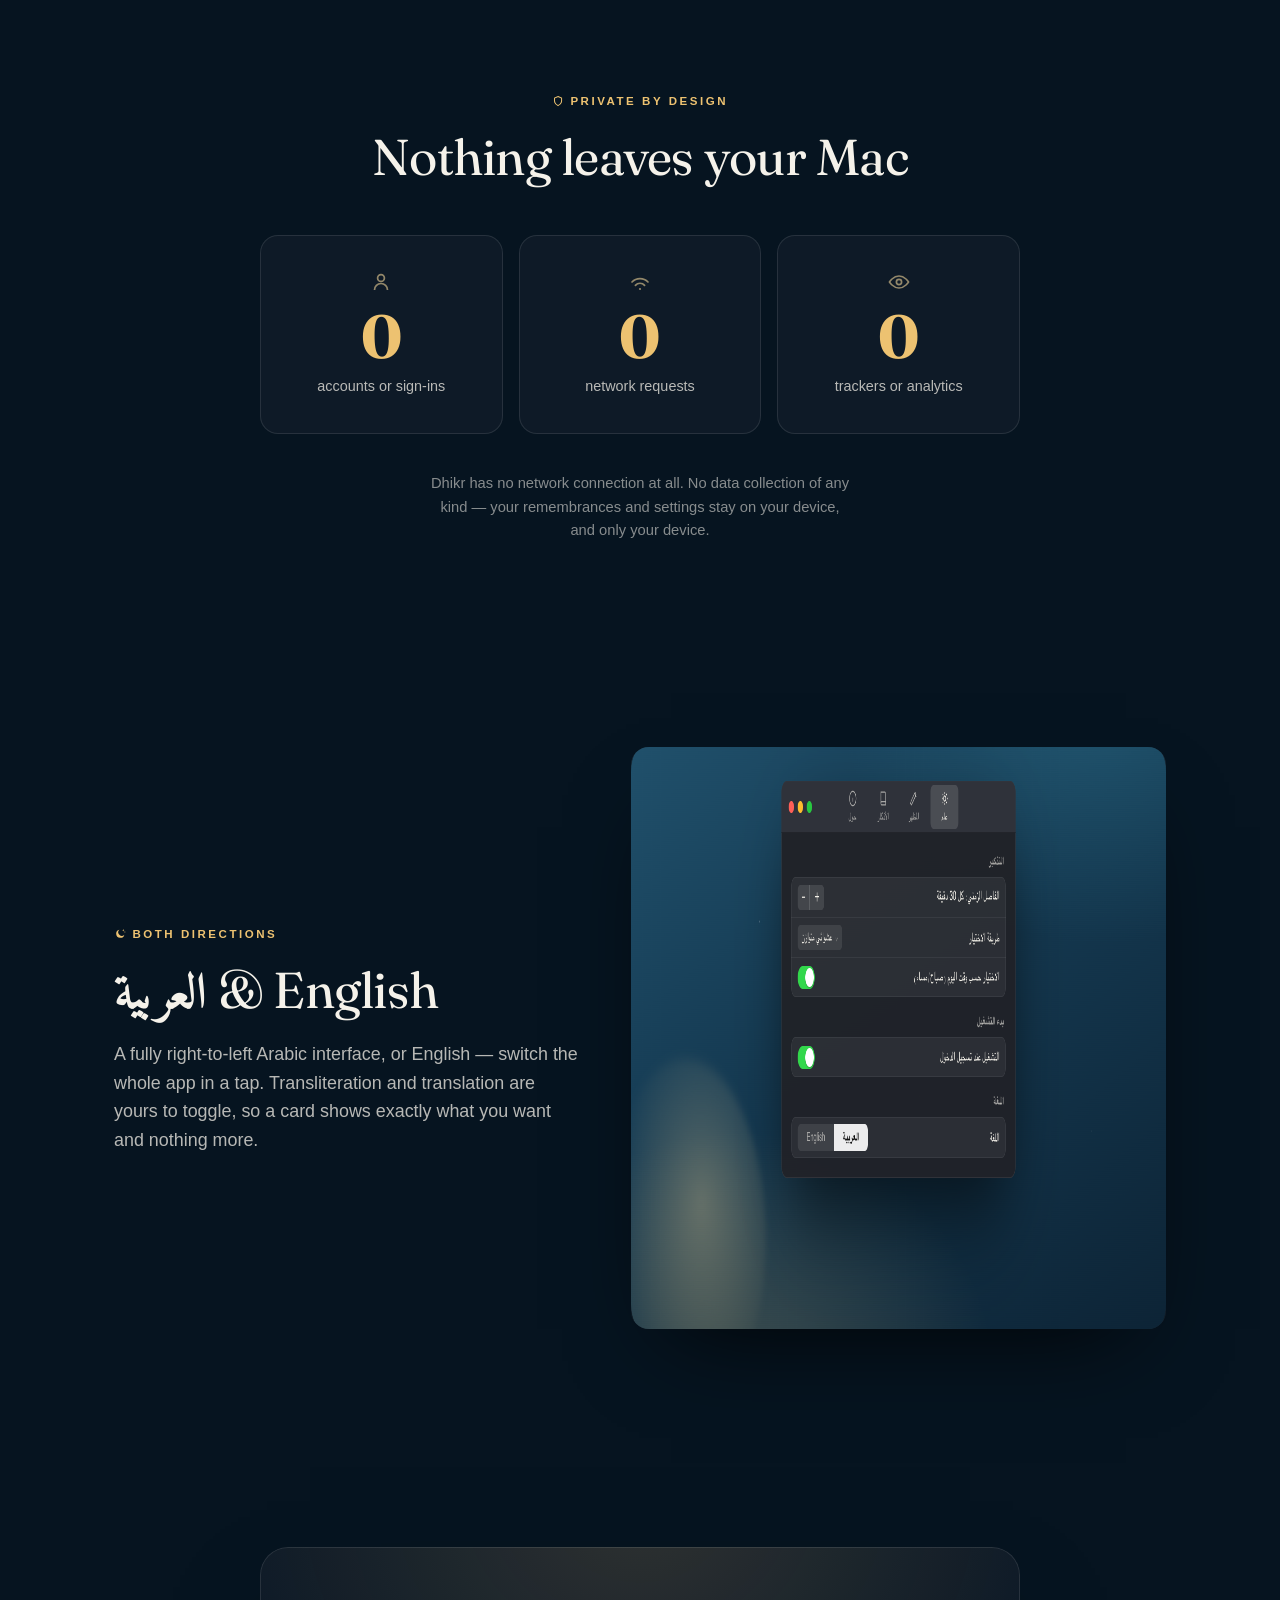
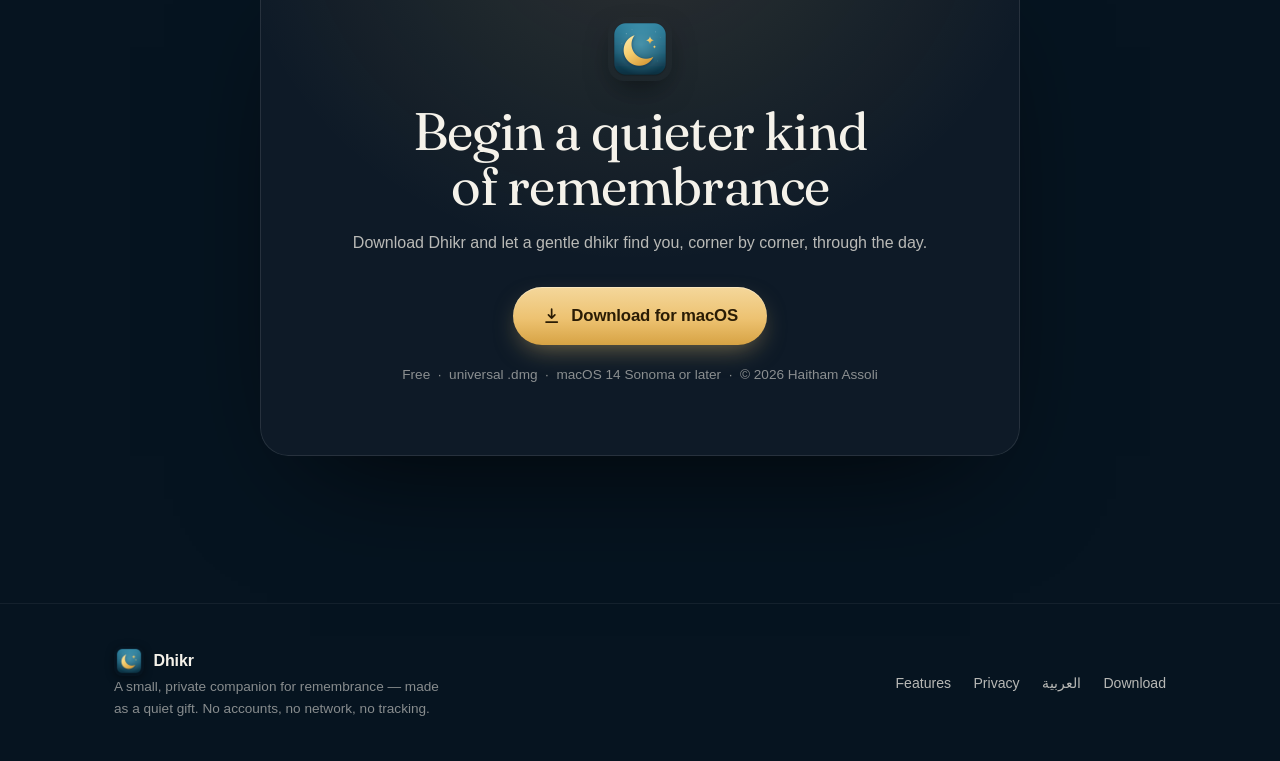
==== commit 017671dd: "Enhance Open Graph and Twitter metadata for improved sharing experience" ====
--- a/docs/index.html
+++ b/docs/index.html
@@ -15,10 +15,23 @@
 <link rel="alternate" hreflang="x-default" href="index.html">
 
 <!-- Open Graph -->
+<meta property="og:site_name" content="Dhikr">
 <meta property="og:title" content="Dhikr — Remembrance, woven gently into your day">
 <meta property="og:description" content="A gentle menu-bar adhkar companion for macOS. Private, offline, free.">
 <meta property="og:type" content="website">
-<meta property="og:image" content="assets/01-hero.jpg">
+<meta property="og:url" content="https://dhikr.assoli.site/">
+<meta property="og:locale" content="en">
+<meta property="og:locale:alternate" content="ar">
+<meta property="og:image" content="https://dhikr.assoli.site/assets/01-hero.jpg">
+<meta property="og:image:width" content="1600">
+<meta property="og:image:height" content="1000">
+<meta property="og:image:alt" content="Dhikr fading a remembrance into the corner of a Mac desktop">
+
+<!-- Twitter -->
+<meta name="twitter:card" content="summary_large_image">
+<meta name="twitter:title" content="Dhikr — Remembrance, woven gently into your day">
+<meta name="twitter:description" content="A gentle menu-bar adhkar companion for macOS. Private, offline, free.">
+<meta name="twitter:image" content="https://dhikr.assoli.site/assets/01-hero.jpg">
 
 <link rel="preconnect" href="https://fonts.googleapis.com">
 <link rel="preconnect" href="https://fonts.gstatic.com" crossorigin>
--- a/docs/assets/site.css
+++ b/docs/assets/site.css
@@ -0,0 +1,315 @@
+/* ===================================================== Dhikr — shared site styles
+   Used by both index.html (LTR/en) and ar.html (RTL/ar). Directional properties are
+   logical (inline-start/end) so the layout mirrors automatically under dir="rtl".
+   Font families come from CSS vars each page sets; the faux macOS stage stays dir="ltr". */
+
+/* ============================================================= TOKENS */
+:root{
+  --night-0:#04101a; --night-1:#061420; --night-2:#0b2334;
+  --night-3:#123246; --night-4:#1d4a63;
+  --gold:#edc271; --gold-soft:#f4d79b; --gold-deep:#d7a344;
+  --ink:#f5f2ea;
+  --ink-72:rgba(245,242,234,.74);
+  --ink-52:rgba(245,242,234,.54);
+  --ink-34:rgba(245,242,234,.34);
+  --glass:rgba(20,32,44,.62);
+  --hair:rgba(255,255,255,.10);
+  --hair-2:rgba(255,255,255,.06);
+
+  --serif:"Fraunces",Georgia,"Times New Roman",serif;
+  --ar:"Amiri","SF Arabic","Geeza Pro","Al Bayan",serif;
+  --sans:-apple-system,BlinkMacSystemFont,"SF Pro Text","Segoe UI","Helvetica Neue",Arial,sans-serif;
+
+  --edge:clamp(20px,5vw,64px);
+  --maxw:1180px;
+}
+*{margin:0;padding:0;box-sizing:border-box}
+html{scroll-behavior:smooth}
+body{
+  font-family:var(--sans);
+  color:var(--ink);
+  background:var(--night-1);
+  line-height:1.6;
+  -webkit-font-smoothing:antialiased;
+  text-rendering:optimizeLegibility;
+  overflow-x:hidden;
+}
+img{max-width:100%;display:block}
+a{color:inherit;text-decoration:none}
+::selection{background:rgba(237,194,113,.28);color:#fff}
+
+/* ============================================================ BACKDROP */
+.sky{position:fixed;inset:0;z-index:-2;
+  background:
+    radial-gradient(58% 46% at 12% 96%, rgba(237,194,113,.11), transparent 62%),
+    radial-gradient(150% 108% at 50% -24%,
+      #17415a 0%, #103349 26%, #0b2536 48%, #071a29 72%, var(--night-0) 100%);
+}
+.stars{position:fixed;inset:0;z-index:-1;pointer-events:none;opacity:.6;
+  background-image:
+    radial-gradient(1.5px 1.5px at 12% 18%, #fff9, transparent),
+    radial-gradient(1.3px 1.3px at 82% 12%, #fff7, transparent),
+    radial-gradient(1.2px 1.2px at 66% 26%, #fff6, transparent),
+    radial-gradient(1.5px 1.5px at 30% 9%,  #fff8, transparent),
+    radial-gradient(1.1px 1.1px at 92% 33%, #fff5, transparent),
+    radial-gradient(1.1px 1.1px at 7% 40%,  #fff5, transparent),
+    radial-gradient(1.3px 1.3px at 48% 6%,  #fff6, transparent),
+    radial-gradient(1.2px 1.2px at 74% 44%, #fff5, transparent),
+    radial-gradient(1px 1px at 22% 52%,     #fff4, transparent),
+    radial-gradient(1px 1px at 58% 48%,     #fff4, transparent);
+  animation:twinkle 7s ease-in-out infinite alternate;
+}
+@keyframes twinkle{from{opacity:.42}to{opacity:.72}}
+
+/* ============================================================== LAYOUT */
+.wrap{max-width:var(--maxw);margin-inline:auto;padding-inline:var(--edge)}
+section{position:relative}
+.eyebrow{
+  display:inline-flex;align-items:center;gap:.55em;
+  font-size:.72rem;font-weight:600;letter-spacing:.22em;text-transform:uppercase;
+  color:var(--gold);
+}
+.eyebrow svg{width:1.05em;height:1.05em;color:var(--gold)}
+.serif{font-family:var(--serif);font-weight:400;letter-spacing:-.015em;line-height:1.04}
+.em{font-family:var(--serif);font-style:italic;color:var(--gold-soft);font-weight:500}
+
+/* ================================================================= NAV */
+.nav{position:sticky;top:0;z-index:60;
+  transition:background .4s ease,backdrop-filter .4s ease,border-color .4s ease;
+  border-bottom:1px solid transparent}
+.nav.scrolled{background:rgba(6,18,28,.72);backdrop-filter:blur(18px) saturate(1.3);
+  -webkit-backdrop-filter:blur(18px) saturate(1.3);border-bottom-color:var(--hair-2)}
+.nav .row{display:flex;align-items:center;gap:1.4rem;height:64px}
+.brand{display:flex;align-items:center;gap:.6rem;font-weight:600;font-size:1.06rem;letter-spacing:-.01em}
+.brand .mk{width:30px;height:30px;border-radius:8px;box-shadow:0 2px 8px rgba(0,0,0,.4)}
+.nav .links{margin-inline-start:auto;display:flex;gap:1.7rem;font-size:.92rem;color:var(--ink-72)}
+.nav .links a{transition:color .2s}
+.nav .links a:hover{color:var(--ink)}
+.nav .lang{font-size:.9rem;color:var(--ink-72);padding:.42em .8em;border-radius:999px;
+  box-shadow:inset 0 0 0 1px var(--hair-2);transition:color .2s,background .2s}
+.nav .lang:hover{color:var(--ink);background:rgba(255,255,255,.06)}
+
+/* ============================================================== BUTTONS */
+.btn{display:inline-flex;align-items:center;gap:.6em;font-family:var(--sans);
+  font-size:.95rem;font-weight:600;letter-spacing:-.01em;cursor:pointer;
+  border:0;border-radius:999px;padding:.72em 1.35em;transition:transform .18s ease,box-shadow .3s ease,background .3s}
+.btn svg{width:1.15em;height:1.15em}
+.btn-gold{color:#2a1c05;
+  background:linear-gradient(180deg,var(--gold-soft),var(--gold) 55%,var(--gold-deep));
+  box-shadow:0 1px 0 rgba(255,255,255,.35) inset,0 10px 26px -8px rgba(237,194,113,.5)}
+.btn-gold:hover{transform:translateY(-2px);box-shadow:0 1px 0 rgba(255,255,255,.4) inset,0 16px 34px -8px rgba(237,194,113,.62)}
+.btn-ghost{color:var(--ink);background:rgba(255,255,255,.07);box-shadow:inset 0 0 0 1px var(--hair)}
+.btn-ghost:hover{background:rgba(255,255,255,.12);transform:translateY(-1px)}
+.btn-lg{font-size:1.05rem;padding:.92em 1.7em}
+
+:focus-visible{outline:2px solid var(--gold);outline-offset:3px}
+
+.skip{position:absolute;inset-inline-start:-999px;top:.5rem;z-index:100;background:var(--gold);color:#1a1204;
+  padding:.5rem 1rem;border-radius:8px;font-weight:600}
+.skip:focus{inset-inline-start:var(--edge)}
+
+/* ================================================================ HERO */
+.hero{padding-top:clamp(2.6rem,6vw,5rem);padding-bottom:clamp(3rem,7vw,6rem)}
+.hero .grid{display:grid;grid-template-columns:minmax(0,1fr) minmax(0,1.02fr);
+  gap:clamp(2rem,5vw,4.6rem);align-items:center}
+.hero h1{font-size:clamp(2.7rem,6.4vw,4.7rem);margin:1.15rem 0 0}
+.hero .lede{margin-top:1.35rem;font-size:clamp(1.06rem,1.55vw,1.25rem);color:var(--ink-72);max-width:34ch}
+.hero .cta{margin-top:2rem;display:flex;flex-wrap:wrap;align-items:center;gap:.9rem}
+.hero .fine{margin-top:1.1rem;font-size:.85rem;color:var(--ink-52)}
+.hero .fine b{color:var(--ink-72);font-weight:600}
+
+/* ------- live macOS stage (kept LTR via dir="ltr" on .mac) ------- */
+.demo{container-type:inline-size;position:relative}
+.demo .glowpad{position:absolute;inset:-8% 0 -12% 0;z-index:0;
+  background:radial-gradient(50% 50% at 72% 30%, rgba(237,194,113,.16), transparent 70%);
+  filter:blur(20px)}
+.mac{position:relative;z-index:1;width:100%;aspect-ratio:16/10;border-radius:min(3.4cqw,22px);
+  overflow:hidden;box-shadow:0 44px 120px -34px rgba(0,0,0,.8),0 0 0 1px var(--hair);
+  background:
+    radial-gradient(80% 74% at 18% 112%, rgba(237,194,113,.20), transparent 60%),
+    radial-gradient(92% 82% at 90% -12%, rgba(60,150,180,.30), transparent 55%),
+    linear-gradient(158deg,#20506b 0%,#153a52 44%,#0d2436 100%);}
+.mac::after{content:"";position:absolute;inset:0;pointer-events:none;opacity:.6;
+  background-image:
+    radial-gradient(1.4px 1.4px at 24% 30%, #fff7,transparent),
+    radial-gradient(1.3px 1.3px at 70% 20%, #fff6,transparent),
+    radial-gradient(1.3px 1.3px at 54% 58%, #fff4,transparent),
+    radial-gradient(1.2px 1.2px at 86% 64%, #fff5,transparent);}
+.mac .moonglow{position:absolute;left:-8%;bottom:-16%;width:44%;aspect-ratio:1;border-radius:50%;
+  background:radial-gradient(circle at 60% 40%,rgba(244,215,155,.34),transparent 62%);filter:blur(4px)}
+/* menu bar */
+.mbar{position:absolute;top:0;left:0;right:0;height:5.2cqw;z-index:5;display:flex;align-items:center;
+  gap:2.4cqw;padding:0 2.2cqw;font-size:2.05cqw;color:#fff;
+  background:rgba(4,14,24,.32);backdrop-filter:blur(16px);-webkit-backdrop-filter:blur(16px)}
+.mbar .app{font-weight:700}
+.mbar .mn{display:flex;gap:2.2cqw;color:rgba(255,255,255,.9)}
+.mbar .rt{margin-left:auto;display:flex;align-items:center;gap:1.8cqw}
+.mbar .rt svg{width:2.6cqw;height:2.6cqw;color:#fff}
+.mbar .micon{width:3.4cqw;height:3.4cqw;display:grid;place-items:center;border-radius:1cqw}
+/* dock */
+.dock{position:absolute;left:50%;transform:translateX(-50%);bottom:2.2cqw;z-index:4;display:flex;
+  gap:1.5cqw;padding:1.2cqw 1.6cqw;border-radius:3cqw;background:rgba(255,255,255,.12);
+  backdrop-filter:blur(20px);-webkit-backdrop-filter:blur(20px);
+  box-shadow:0 1.6cqw 4cqw rgba(0,0,0,.34),inset 0 0 0 1px rgba(255,255,255,.14)}
+.dock i{width:6cqw;height:6cqw;border-radius:1.6cqw;box-shadow:0 .6cqw 1cqw rgba(0,0,0,.28);display:block}
+.dock .moon{background:radial-gradient(120% 120% at 50% 0,#2f6f8f,#123146);display:grid;place-items:center}
+.dock .moon svg{width:4cqw;height:4cqw;color:var(--gold-soft)}
+/* the popup card (faithful DhikrToastView) */
+.tcard{position:absolute;top:7.4cqw;right:3.4cqw;width:41cqw;z-index:6;padding:2.6cqw;
+  border-radius:2.6cqw;text-align:center;
+  background:var(--glass);backdrop-filter:blur(26px) saturate(1.4);-webkit-backdrop-filter:blur(26px) saturate(1.4);
+  box-shadow:0 3cqw 7cqw -1.4cqw rgba(0,0,0,.62),inset 0 0 0 1px var(--hair);
+  display:flex;flex-direction:column;align-items:center;gap:1.6cqw;
+  opacity:0;transform:translateY(2cqw) scale(.985)}
+.tcard.in{animation:cardIn .9s cubic-bezier(.16,.84,.36,1) forwards}
+.tcard.out{animation:cardOut .8s ease forwards}
+@keyframes cardIn{to{opacity:1;transform:translateY(0) scale(1)}}
+@keyframes cardOut{to{opacity:0;transform:translateY(-2.4cqw) scale(.99)}}
+.tcard .hd{display:flex;align-items:center;width:100%;gap:1cqw;direction:rtl}
+.tcard .src{font-family:var(--ar);font-size:1.85cqw;color:var(--ink-52)}
+.tcard .x{margin-inline-start:auto;color:var(--ink-34);font-size:2.4cqw;line-height:1}
+.tcard .ar{font-family:var(--ar);font-size:4.4cqw;font-weight:400;line-height:1.65;direction:rtl;white-space:pre-line;color:#fdfbf5}
+.tcard .tl{font-size:2.05cqw;color:var(--ink-72);font-style:italic;line-height:1.4}
+.tcard .en{font-size:1.95cqw;color:var(--ink-52);line-height:1.45}
+.demo .summon{margin-top:1.15rem;display:flex;align-items:center;gap:.7rem;justify-content:flex-start}
+.summon .hint{font-size:.82rem;color:var(--ink-52)}
+.summon button{font-size:.85rem;color:var(--ink);background:rgba(255,255,255,.06);
+  border:0;box-shadow:inset 0 0 0 1px var(--hair);border-radius:999px;padding:.5em 1em;cursor:pointer;
+  display:inline-flex;align-items:center;gap:.5em;transition:background .2s,transform .15s}
+.summon button:hover{background:rgba(255,255,255,.12);transform:translateY(-1px)}
+.summon button svg{width:1em;height:1em;color:var(--gold)}
+
+/* ============================================ SECTION SHELL / HEADINGS */
+.band{padding-block:clamp(3.6rem,8vw,6.6rem)}
+.head{max-width:40rem}
+.head.center{margin-inline:auto;text-align:center}
+.head h2{font-size:clamp(2rem,4.2vw,3.15rem);margin-top:1rem}
+.head p{margin-top:1.1rem;color:var(--ink-72);font-size:clamp(1.02rem,1.4vw,1.16rem)}
+
+/* ============================================= DAWN / DUSK (the hours) */
+.hours{margin-top:clamp(2.2rem,4vw,3.4rem);display:grid;grid-template-columns:1fr 1fr;gap:1.2rem}
+.hour{position:relative;border-radius:20px;padding:clamp(1.4rem,2.4vw,2.1rem);overflow:hidden;
+  box-shadow:inset 0 0 0 1px var(--hair)}
+.hour .tag{display:inline-flex;align-items:center;gap:.5em;font-size:.74rem;font-weight:600;
+  letter-spacing:.16em;text-transform:uppercase}
+.hour .tag svg{width:1.1em;height:1.1em}
+.hour .ar{font-family:var(--ar);font-size:clamp(1.55rem,3vw,2.2rem);line-height:1.7;direction:rtl;
+  margin:1.1rem 0 .7rem;color:#fdfbf5}
+.hour .en{color:var(--ink-72);font-size:.98rem}
+.hour.dawn{background:
+  radial-gradient(120% 90% at 100% 0,rgba(237,194,113,.24),transparent 58%),
+  linear-gradient(150deg,#3a3320,#1a2233 78%)}
+.hour.dawn .tag{color:var(--gold-soft)}
+.hour.dusk{background:
+  radial-gradient(120% 90% at 0 100%,rgba(80,120,200,.22),transparent 58%),
+  linear-gradient(150deg,#101d38,#0a1626 82%)}
+.hour.dusk .tag{color:#9db6e6}
+.hour .glyph{position:absolute;top:1.2rem;inset-inline-end:1.3rem;width:1.9rem;height:1.9rem;opacity:.5}
+.hour.dawn .glyph{color:var(--gold-soft)}
+.hour.dusk .glyph{color:#9db6e6}
+
+/* ==================================================== FEATURES (bento) */
+.bento{margin-top:clamp(2.4rem,4vw,3.4rem);display:grid;gap:1.1rem;
+  grid-template-columns:repeat(6,1fr);grid-auto-rows:minmax(0,auto)}
+.cell{position:relative;border-radius:20px;overflow:hidden;background:var(--glass);
+  box-shadow:inset 0 0 0 1px var(--hair);backdrop-filter:blur(8px);
+  padding:clamp(1.3rem,2.2vw,1.9rem);display:flex;flex-direction:column;
+  transition:transform .3s ease,box-shadow .3s ease}
+.cell:hover{transform:translateY(-4px);box-shadow:inset 0 0 0 1px rgba(237,194,113,.28),0 24px 48px -24px rgba(0,0,0,.7)}
+.cell h3{font-size:1.16rem;font-weight:600;letter-spacing:-.01em;margin-top:.2rem}
+.cell p{margin-top:.5rem;color:var(--ink-72);font-size:.95rem}
+.cell .ic{width:2.5rem;height:2.5rem;border-radius:12px;display:grid;place-items:center;margin-bottom:.9rem;
+  color:var(--gold);background:rgba(237,194,113,.1);box-shadow:inset 0 0 0 1px rgba(237,194,113,.2)}
+.cell .ic svg{width:1.35rem;height:1.35rem}
+.cell .shot{margin-top:1.2rem;border-radius:12px;overflow:hidden;box-shadow:0 18px 40px -22px rgba(0,0,0,.8),inset 0 0 0 1px var(--hair-2)}
+.cell .shot img{width:100%;height:auto}
+.c-wide{grid-column:span 4}
+.c-span3{grid-column:span 3}
+.c-span2{grid-column:span 2}
+.c-tall .shot{margin-top:auto}
+
+/* interactive tasbeeh */
+.tasbeeh{align-items:center;text-align:center;justify-content:center;
+  background:
+    radial-gradient(90% 70% at 50% 0,rgba(60,150,180,.2),transparent 60%),
+    linear-gradient(160deg,#123045,#0a1e2e)}
+.tasbeeh .ar{font-family:var(--ar);font-size:1.9rem;color:#fdfbf5;direction:rtl;margin-bottom:.1rem}
+.tasbeeh .cnt{font-size:2.5rem;font-weight:600;font-variant-numeric:tabular-nums;letter-spacing:.02em;margin:.4rem 0 .2rem}
+.tasbeeh .cnt small{color:var(--ink-52);font-weight:500}
+.beadbar{width:min(230px,80%);height:8px;border-radius:4px;background:rgba(255,255,255,.13);overflow:hidden;margin:.2rem auto .9rem}
+.beadbar i{display:block;height:100%;width:0;border-radius:4px;background:linear-gradient(90deg,var(--gold),var(--gold-soft));transition:width .3s ease}
+.tap{cursor:pointer;border:0;border-radius:999px;font-family:var(--sans);font-weight:600;font-size:.9rem;
+  color:#2a1c05;padding:.62em 1.5em;background:linear-gradient(180deg,var(--gold-soft),var(--gold));
+  box-shadow:0 8px 20px -8px rgba(237,194,113,.5);transition:transform .12s ease}
+.tap:active{transform:scale(.94)}
+.tasbeeh .done{color:var(--gold-soft);font-weight:600;font-size:.9rem;height:1.2em;margin-top:.6rem}
+
+/* ==================================================== PRIVACY (zeros) */
+.privacy{text-align:center}
+.zeros{margin:clamp(2.2rem,4vw,3.2rem) auto 0;display:grid;grid-template-columns:repeat(3,1fr);
+  gap:1rem;max-width:760px}
+.zero{border-radius:18px;padding:clamp(1.4rem,3vw,2.2rem) 1rem;background:var(--glass);
+  box-shadow:inset 0 0 0 1px var(--hair)}
+.zero svg{width:1.5rem;height:1.5rem;color:var(--gold-soft);opacity:.58;margin:0 auto .8rem;display:block}
+.zero b{display:block;font-family:var(--serif);font-size:clamp(2.6rem,6vw,3.8rem);color:var(--gold);line-height:1}
+.zero span{display:block;margin-top:.5rem;font-size:.9rem;color:var(--ink-72)}
+.privacy .note{margin:2.4rem auto 0;max-width:52ch;color:var(--ink-52);font-size:.92rem}
+
+/* ==================================================== BILINGUAL strip */
+.bi .grid{display:grid;grid-template-columns:1fr 1.15fr;gap:clamp(2rem,4vw,3.6rem);align-items:center}
+.bi .shot{border-radius:18px;overflow:hidden;box-shadow:0 40px 90px -40px rgba(0,0,0,.85),inset 0 0 0 1px var(--hair)}
+.bi h2 .ar-in{font-family:var(--ar);font-weight:700}
+.bi h2 .en-in{font-family:var(--serif)}
+
+/* ==================================================== FINAL DOWNLOAD */
+.final{text-align:center;padding-block:clamp(4rem,9vw,7.5rem)}
+.final .card{position:relative;max-width:760px;margin-inline:auto;border-radius:28px;overflow:hidden;
+  padding:clamp(2.6rem,6vw,4.4rem) clamp(1.5rem,4vw,3rem);
+  background:radial-gradient(90% 120% at 50% -10%,rgba(237,194,113,.14),transparent 60%),var(--glass);
+  box-shadow:inset 0 0 0 1px var(--hair),0 50px 120px -50px rgba(0,0,0,.8)}
+.final .moonmark{width:64px;height:64px;margin:0 auto 1.4rem;border-radius:16px;box-shadow:0 12px 30px -10px rgba(0,0,0,.6)}
+.final h2{font-size:clamp(2.1rem,4.6vw,3.3rem)}
+.final p{margin-top:1rem;color:var(--ink-72)}
+.final .btn{margin-top:2rem}
+.final .fine{margin-top:1.2rem;font-size:.85rem;color:var(--ink-52)}
+
+/* ============================================================== FOOTER */
+footer{border-top:1px solid var(--hair-2);padding-block:2.6rem;margin-top:2rem}
+footer .row{display:flex;flex-wrap:wrap;gap:1.2rem;align-items:center;justify-content:space-between}
+footer .brand{font-size:1rem}
+footer .meta{color:var(--ink-52);font-size:.85rem;max-width:44ch}
+footer .lk{display:flex;gap:1.4rem;font-size:.88rem;color:var(--ink-72)}
+footer .lk a:hover{color:var(--gold)}
+
+/* ============================================================== REVEAL */
+.reveal{opacity:0;transform:translateY(22px);transition:opacity .8s ease,transform .8s cubic-bezier(.16,.84,.36,1)}
+.reveal.in{opacity:1;transform:none}
+
+/* ========================================================== RESPONSIVE */
+@media (max-width:900px){
+  .hero .grid{grid-template-columns:1fr;gap:2.4rem}
+  .hero .txt{text-align:center;display:flex;flex-direction:column;align-items:center}
+  .hero .lede{max-width:46ch}
+  .hero .cta{justify-content:center}
+  .demo .summon{justify-content:center}
+  .bi .grid{grid-template-columns:1fr;gap:2rem}
+  .bento{grid-template-columns:repeat(2,1fr)}
+  .c-wide,.c-span3,.c-span2{grid-column:span 2}
+}
+@media (max-width:620px){
+  .nav .links{display:none}
+  .nav .lang{margin-inline-start:auto}
+  .hours{grid-template-columns:1fr}
+  .zeros{grid-template-columns:1fr}
+  .bento{grid-template-columns:1fr}
+  .c-wide,.c-span3,.c-span2{grid-column:span 1}
+  footer .row{flex-direction:column;align-items:flex-start;gap:1.4rem}
+}
+
+@media (prefers-reduced-motion:reduce){
+  html{scroll-behavior:auto}
+  .stars{animation:none}
+  .tcard.in,.tcard.out{animation:none;opacity:1;transform:none;transition:opacity .3s ease}
+  .reveal{opacity:1;transform:none;transition:none}
+  .btn:hover,.cell:hover,.btn-ghost:hover{transform:none}
+}
